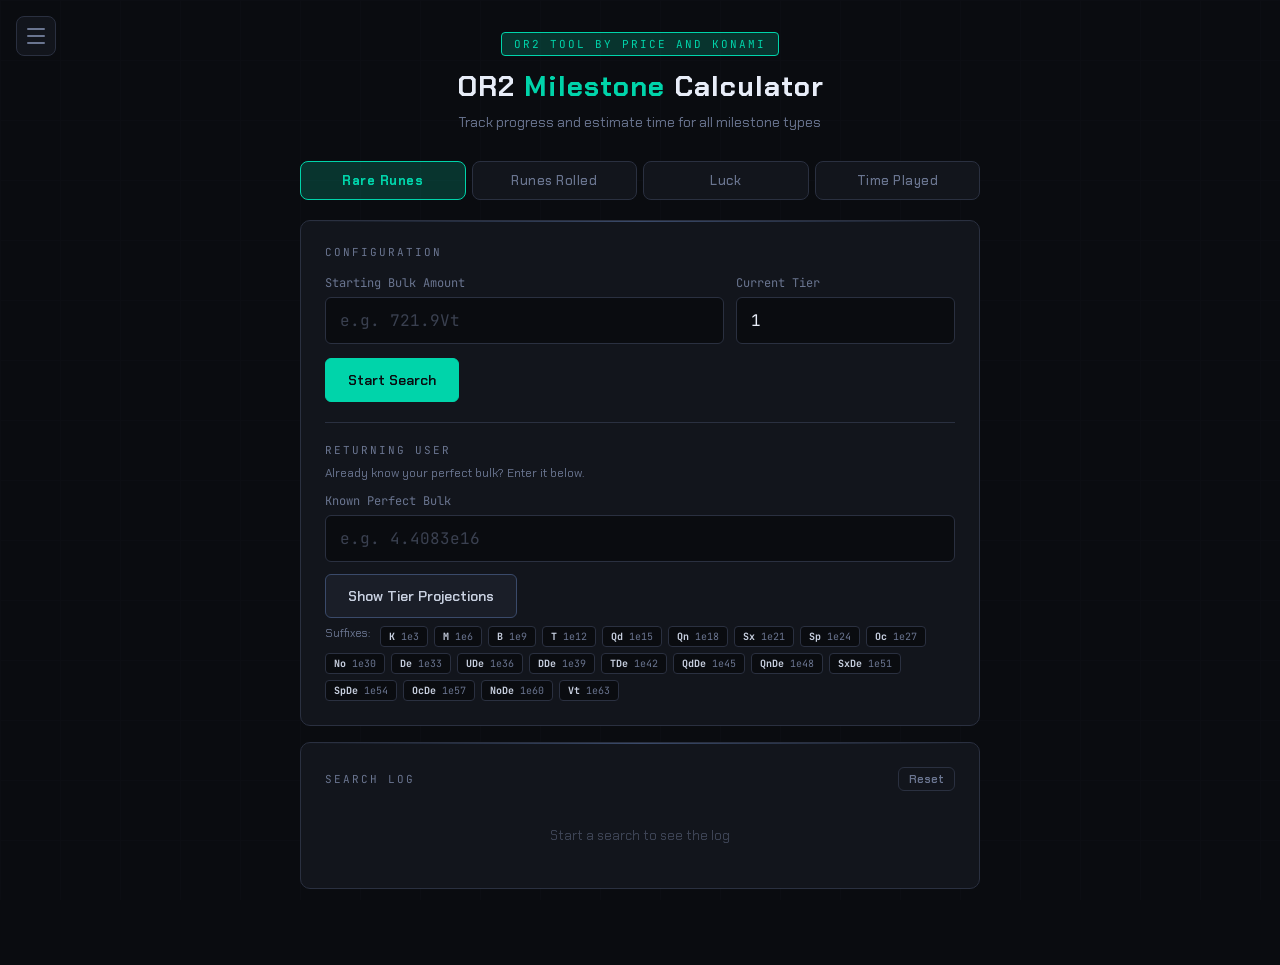
==== MilestoneCalculator/index.html @ 6d50de78 "Update and rename index.html to index.html" ====
<!DOCTYPE html>
<html lang="en">
<head>
<meta charset="UTF-8">
<meta name="viewport" content="width=device-width, initial-scale=1.0">
<title>Milestone Calculator</title>
<meta property="og:title" content="OR2 Milestone Calculator">
<meta property="og:description" content="Calculate milestone progress for Rare Runes, Runes Rolled, Luck/Rarity, and Time Played in Omega Rarities 2.">
<meta property="og:type" content="website">
<meta name="theme-color" content="#00d4aa">
<link rel="icon" href="data:image/svg+xml,<svg xmlns='http://www.w3.org/2000/svg' viewBox='0 0 64 64'><circle cx='24' cy='20' r='12' fill='%2300d4aa'/><circle cx='40' cy='20' r='12' fill='%2300d4aa'/><circle cx='18' cy='34' r='12' fill='%2300d4aa'/><circle cx='46' cy='34' r='12' fill='%2300d4aa'/><rect x='30' y='38' width='4' height='18' rx='2' fill='%23008866' transform='rotate(8 32 47)'/></svg>">
<link href="https://fonts.googleapis.com/css2?family=Chakra+Petch:wght@400;600;700&family=JetBrains+Mono:wght@400;500;700&display=swap" rel="stylesheet">
<style>
  :root {
    --bg: #0a0c10;
    --surface: #12151c;
    --surface2: #1a1e28;
    --border: #2a3040;
    --border-glow: #3a4a6a;
    --text: #c8d0e0;
    --text-dim: #6a7590;
    --text-bright: #e8edf8;
    --accent: #00d4aa;
    --accent-dim: #00d4aa33;
    --accent-glow: #00d4aa66;
    --red: #ff4466;
    --red-dim: #ff446633;
    --yellow: #ffaa22;
    --yellow-dim: #ffaa2233;
    --blue: #4488ff;
    --blue-dim: #4488ff22;
  }

  * { margin: 0; padding: 0; box-sizing: border-box; }

  body {
    background: var(--bg);
    color: var(--text);
    font-family: 'Chakra Petch', sans-serif;
    min-height: 100vh;
    overflow-x: hidden;
  }

  body::before {
    content: '';
    position: fixed;
    inset: 0;
    background-image:
      linear-gradient(var(--border) 1px, transparent 1px),
      linear-gradient(90deg, var(--border) 1px, transparent 1px);
    background-size: 60px 60px;
    opacity: 0.08;
    pointer-events: none;
    z-index: 0;
  }

  .app {
    position: relative;
    z-index: 1;
    max-width: 720px;
    margin: 0 auto;
    padding: 32px 20px 60px;
  }

  /* Sidebar */
  .sidebar-overlay {
    position: fixed; inset: 0; background: rgba(0,0,0,0.5);
    z-index: 100; display: none;
  }
  .sidebar-overlay.open { display: block; }

  .sidebar {
    position: fixed; top: 0; left: -260px; bottom: 0;
    width: 250px; background: var(--surface);
    border-right: 1px solid var(--border);
    z-index: 101; transition: left 0.25s ease;
    padding: 72px 16px 24px;
    display: flex; flex-direction: column; gap: 8px;
  }
  .sidebar.open { left: 0; }

  .sidebar-header {
    font-family: 'JetBrains Mono', monospace; font-size: 10px;
    letter-spacing: 2px; text-transform: uppercase;
    color: var(--text-dim); margin-bottom: 12px;
    padding-bottom: 12px; border-bottom: 1px solid var(--border);
  }
  .sidebar-header a { color: var(--text-dim); text-decoration: none; }

  .sidebar-link {
    display: block; padding: 10px 14px; border-radius: 8px;
    background: var(--bg); border: 1px solid var(--border);
    font-family: 'Chakra Petch', sans-serif; font-size: 14px;
    font-weight: 500; color: var(--text-dim);
    text-decoration: none; transition: all 0.15s ease;
  }
  .sidebar-link:hover { border-color: var(--accent); color: var(--accent); }

  .sidebar-active {
    display: block; padding: 10px 14px; border-radius: 8px;
    background: var(--accent-dim);
    border: 1px solid rgba(0, 212, 170, 0.25);
    font-family: 'Chakra Petch', sans-serif; font-size: 14px;
    font-weight: 700; color: var(--accent);
  }

  .menu-btn {
    position: fixed; top: 16px; left: 16px; z-index: 102;
    width: 40px; height: 40px; border-radius: 8px;
    background: var(--surface); border: 1px solid var(--border);
    cursor: pointer; display: flex; flex-direction: column;
    align-items: center; justify-content: center; gap: 5px;
    padding: 0; transition: left 0.25s ease;
  }
  .menu-btn.open { left: 200px; }
  .menu-btn .bar {
    width: 18px; height: 2px; background: var(--text-dim);
    border-radius: 1px; transition: all 0.2s;
  }
  .menu-btn.open .bar:nth-child(1) { transform: rotate(45deg) translate(5px, 5px); }
  .menu-btn.open .bar:nth-child(2) { opacity: 0; }
  .menu-btn.open .bar:nth-child(3) { transform: rotate(-45deg) translate(5px, -5px); }

  /* Header */
  .header { text-align: center; margin-bottom: 28px; }
  .header .tag {
    display: inline-block;
    font-family: 'JetBrains Mono', monospace;
    font-size: 11px; letter-spacing: 2px; text-transform: uppercase;
    color: var(--accent); background: var(--accent-dim);
    border: 1px solid var(--accent); border-radius: 4px; padding: 4px 12px;
  }
  .header h1 { font-size: 28px; font-weight: 700; color: var(--text-bright); letter-spacing: 1px; line-height: 1.2; }
  .header h1 span { color: var(--accent); }
  .header p { margin-top: 8px; font-size: 14px; color: var(--text-dim); line-height: 1.5; }

  /* Panels */
  .panel {
    background: var(--surface);
    border: 1px solid var(--border);
    border-radius: 10px;
    padding: 24px;
    margin-bottom: 16px;
    position: relative;
    overflow: hidden;
  }
  .panel::before {
    content: '';
    position: absolute;
    top: 0; left: 0; right: 0; height: 1px;
    background: linear-gradient(90deg, transparent, var(--border-glow), transparent);
  }
  .panel-title {
    font-family: 'JetBrains Mono', monospace;
    font-size: 11px; letter-spacing: 2px; text-transform: uppercase;
    color: var(--text-dim); margin-bottom: 16px;
  }

  /* Tab bar */
  .tab-bar {
    display: flex; gap: 6px; margin-bottom: 20px;
    flex-wrap: wrap;
  }
  .tab-btn {
    flex: 1; min-width: 120px;
    padding: 10px 14px; border-radius: 8px;
    border: 1px solid var(--border);
    background: var(--surface);
    cursor: pointer;
    font-family: 'Chakra Petch', sans-serif;
    font-size: 13px; font-weight: 500;
    color: var(--text-dim);
    letter-spacing: 0.5px;
    transition: all 0.15s;
    text-align: center;
  }
  .tab-btn:hover { border-color: var(--text-dim); color: var(--text); }
  .tab-btn.active {
    border-color: var(--accent);
    background: var(--accent-dim);
    color: var(--accent);
    font-weight: 700;
  }

  /* Inputs */
  .input-row { display: flex; gap: 12px; align-items: flex-end; flex-wrap: wrap; }
  .input-group { flex: 1; min-width: 140px; }
  .input-group label {
    display: block; font-size: 12px; color: var(--text-dim);
    margin-bottom: 6px; font-family: 'JetBrains Mono', monospace;
  }
  .input-group input, .input-group select {
    width: 100%; background: var(--bg);
    border: 1px solid var(--border); border-radius: 6px;
    padding: 12px 14px;
    font-family: 'JetBrains Mono', monospace; font-size: 16px;
    color: var(--text-bright); outline: none;
    transition: border-color 0.2s;
  }
  .input-group input:focus, .input-group select:focus {
    border-color: var(--accent);
    box-shadow: 0 0 0 3px var(--accent-dim);
  }
  .input-group input::placeholder { color: var(--text-dim); opacity: 0.5; }
  .input-group select option { background: var(--bg); color: var(--text-bright); }

  /* Buttons */
  .btn {
    font-family: 'Chakra Petch', sans-serif; font-weight: 600; font-size: 14px;
    padding: 12px 22px; border-radius: 6px;
    border: 1px solid; cursor: pointer; transition: all 0.15s; white-space: nowrap;
  }
  .btn:active { transform: scale(0.97); }
  .btn-primary {
    background: var(--accent); border-color: var(--accent); color: var(--bg);
  }
  .btn-primary:hover { box-shadow: 0 0 16px var(--accent-glow); }

  /* Tier table */
  .tier-table { display: flex; flex-direction: column; gap: 2px; }
  .tier-row {
    display: flex; align-items: center; gap: 8px;
    padding: 9px 12px; background: var(--bg);
    border-radius: 6px;
    font-family: 'JetBrains Mono', monospace; font-size: 13px;
  }
  .tier-row.header-row {
    background: transparent; padding: 4px 12px;
    font-size: 10px; color: var(--text-dim);
    letter-spacing: 1px; text-transform: uppercase;
  }
  .tier-row.current {
    background: var(--accent-dim); border: 1px solid var(--accent);
  }
  .tier-row.completed {
    opacity: 0.4;
  }
  .tier-col { min-width: 50px; }
  .tier-col.tier-num { color: var(--text-dim); font-size: 12px; }
  .tier-col.tier-num strong { color: var(--text-bright); }
  .tier-row.current .tier-num { color: var(--accent); }
  .tier-row.current .tier-num strong { color: var(--accent); }
  .tier-col.tier-req { flex: 1; color: var(--accent); font-weight: 500; }
  .tier-col.tier-boost { min-width: 80px; text-align: right; color: var(--text-dim); font-size: 11px; }
  .tier-col.tier-time { min-width: 80px; text-align: right; color: var(--text-bright); font-size: 12px; font-weight: 600; }
  .tier-col.tier-time.done { color: var(--accent); }
  .tier-col.tier-rps { min-width: 80px; text-align: right; color: var(--blue); font-size: 11px; }

  /* Suffix reference */
  .suffix-ref {
    margin-top: 8px; display: flex; flex-wrap: wrap; gap: 6px;
  }
  .suffix-chip {
    font-family: 'JetBrains Mono', monospace; font-size: 10px;
    background: var(--bg); border: 1px solid var(--border);
    border-radius: 4px; padding: 3px 8px; color: var(--text-dim);
  }
  .suffix-chip strong { color: var(--text); }

  /* Summary banner */
  .summary-banner {
    text-align: center; padding: 20px;
    background: linear-gradient(135deg, #00d4aa11, #00d4aa22);
    border: 1px solid var(--accent); border-radius: 10px;
    margin-bottom: 16px;
  }
  .summary-banner .label {
    font-size: 10px; font-family: 'JetBrains Mono', monospace;
    color: var(--text-dim); letter-spacing: 1px; text-transform: uppercase;
    margin-bottom: 4px;
  }
  .summary-banner .value {
    font-family: 'JetBrains Mono', monospace;
    font-size: 28px; font-weight: 700; color: var(--text-bright);
  }
  .summary-banner .sub {
    font-family: 'JetBrains Mono', monospace;
    font-size: 12px; color: var(--text-dim); margin-top: 4px;
  }

  .hidden { display: none !important; }

  /* Binary search specific */
  .search-state {
    display: flex; align-items: center; gap: 16px;
    padding: 16px 20px; background: var(--surface2);
    border-radius: 8px; margin-bottom: 20px;
  }
  .current-test { flex: 1; }
  .current-test .label {
    font-size: 11px; font-family: 'JetBrains Mono', monospace;
    color: var(--text-dim); letter-spacing: 1px; text-transform: uppercase;
  }
  .current-test .value {
    font-family: 'JetBrains Mono', monospace;
    font-size: 26px; font-weight: 700; color: var(--accent); margin-top: 2px;
  }
  .current-test .raw {
    font-family: 'JetBrains Mono', monospace;
    font-size: 11px; color: var(--text-dim); margin-top: 2px;
  }
  .step-badge {
    font-family: 'JetBrains Mono', monospace; font-size: 12px;
    color: var(--text-dim); background: var(--bg);
    border: 1px solid var(--border); border-radius: 6px;
    padding: 6px 12px; text-align: center; line-height: 1.4;
  }
  .step-badge strong { display: block; font-size: 20px; color: var(--text-bright); }

  .range-bar { margin-bottom: 20px; }
  .range-labels {
    display: flex; justify-content: space-between;
    font-family: 'JetBrains Mono', monospace; font-size: 11px;
    color: var(--text-dim); margin-bottom: 6px;
  }
  .range-track {
    position: relative; height: 8px;
    background: var(--bg); border-radius: 4px; overflow: hidden;
  }
  .range-fill {
    position: absolute; height: 100%;
    background: linear-gradient(90deg, var(--red), var(--yellow), var(--accent));
    border-radius: 4px; transition: left 0.3s, width 0.3s;
  }
  .range-marker {
    position: absolute; top: -4px; width: 3px; height: 16px;
    background: var(--text-bright); border-radius: 2px;
    transform: translateX(-50%); transition: left 0.3s;
    box-shadow: 0 0 8px rgba(255,255,255,0.3);
  }

  .decision-row { display: flex; gap: 12px; }
  .btn-too-low { flex: 1; background: var(--red-dim); border-color: var(--red); color: var(--red); font-size: 15px; padding: 14px; }
  .btn-too-low:hover { background: #ff446644; }
  .btn-perfect { flex: 1; background: var(--accent-dim); border-color: var(--accent); color: var(--accent); font-size: 15px; padding: 14px; }
  .btn-perfect:hover { background: #00d4aa44; }
  .btn-too-high { flex: 1; background: var(--yellow-dim); border-color: var(--yellow); color: var(--yellow); font-size: 15px; padding: 14px; }
  .btn-too-high:hover { background: #ffaa2244; }

  .btn-copy {
    font-family: 'JetBrains Mono', monospace; font-size: 11px;
    padding: 5px 10px; border-radius: 5px;
    border: 1px solid var(--border); background: var(--bg);
    color: var(--text-dim); cursor: pointer; transition: all 0.15s;
  }
  .btn-copy:hover { border-color: var(--accent); color: var(--accent); }
  .btn-copy.copied { border-color: var(--accent); color: var(--accent); background: var(--accent-dim); }

  .log { max-height: 300px; overflow-y: auto; scrollbar-width: thin; scrollbar-color: var(--border) transparent; }
  .log-entry {
    display: flex; align-items: center; gap: 12px;
    padding: 10px 0; border-bottom: 1px solid var(--border);
    font-family: 'JetBrains Mono', monospace; font-size: 13px;
    animation: fadeIn 0.2s ease;
  }
  .log-entry:last-child { border-bottom: none; }
  @keyframes fadeIn { from { opacity: 0; transform: translateY(-4px); } to { opacity: 1; transform: translateY(0); } }
  .log-step { color: var(--text-dim); min-width: 24px; text-align: center; }
  .log-value { flex: 1; color: var(--text-bright); }
  .log-result { font-size: 11px; letter-spacing: 1px; text-transform: uppercase; padding: 3px 8px; border-radius: 4px; font-weight: 600; }
  .log-result.low { color: var(--red); background: var(--red-dim); }
  .log-result.high { color: var(--yellow); background: var(--yellow-dim); }
  .log-result.found { color: var(--accent); background: var(--accent-dim); }
  .empty-log { text-align: center; color: var(--text-dim); font-size: 13px; padding: 20px; opacity: 0.5; }

  .btn-undo {
    font-family: 'JetBrains Mono', monospace; font-size: 11px;
    padding: 6px 14px; border-radius: 5px;
    border: 1px solid var(--border); background: var(--bg);
    color: var(--text-dim); cursor: pointer; transition: all 0.15s;
  }
  .btn-undo:hover { border-color: var(--red); color: var(--red); }

  .btn-reset {
    background: transparent; border-color: var(--border); color: var(--text-dim);
    font-family: 'Chakra Petch', sans-serif; font-weight: 600; font-size: 11px;
    padding: 4px 10px; border-radius: 6px; border: 1px solid var(--border); cursor: pointer;
  }
  .btn-reset:hover { border-color: var(--text-dim); color: var(--text); }

  @media (max-width: 500px) {
    .decision-row { flex-direction: column; }
    .input-row { flex-direction: column; }
    .tab-bar { gap: 4px; }
    .tab-btn { min-width: 0; padding: 8px 10px; font-size: 12px; }
  }
</style>
</head>
<body>

<!-- Sidebar -->
<div class="sidebar-overlay" id="sidebarOverlay" onclick="toggleSidebar()"></div>
<div class="sidebar" id="sidebar">
  <div class="sidebar-header"><a href="https://pric3l3ss1.github.io/OmegaRarities2/">OR2 TOOLS</a></div>
  <a href="https://pric3l3ss1.github.io/OmegaRarities2/RuneCalculator/" class="sidebar-link">Rune Calculator</a>
  <div class="sidebar-active">Milestone Calculator</div>
</div>
<button class="menu-btn" id="menuBtn" onclick="toggleSidebar()">
  <div class="bar"></div><div class="bar"></div><div class="bar"></div>
</button>

<div class="app">
  <div class="header">
    <div style="margin-bottom:14px;"><div class="tag">OR2 TOOL BY PRICE AND KONAMI</div></div>
    <h1>OR2 <span>Milestone</span> Calculator</h1>
    <p>Track progress and estimate time for all milestone types</p>
  </div>

  <!-- Tab bar -->
  <div class="tab-bar">
    <button class="tab-btn active" onclick="switchTab('rareRunes')">Rare Runes</button>
    <button class="tab-btn" onclick="switchTab('runesRolled')">Runes Rolled</button>
    <button class="tab-btn" onclick="switchTab('luck')">Luck</button>
    <button class="tab-btn" onclick="switchTab('time')">Time Played</button>
  </div>

  <!-- ============================================================ -->
  <!-- RARE RUNES TAB -->
  <!-- ============================================================ -->
  <div id="tab-rareRunes">
    <div class="panel">
      <div class="panel-title">Configuration</div>
      <div class="input-row">
        <div class="input-group">
          <label>Starting Bulk Amount</label>
          <input type="text" id="rr-startInput" placeholder="e.g. 721.9Vt" autocomplete="off">
        </div>
        <div class="input-group" style="flex:0.55">
          <label>Current Tier</label>
          <input type="text" id="rr-tierInput" value="1" autocomplete="off">
        </div>
      </div>
      <div style="margin-top:14px;display:flex;gap:10px;">
        <button class="btn btn-primary" onclick="rrStartSearch()">Start Search</button>
      </div>
      <div style="height:1px;background:var(--border);margin:20px 0;"></div>
      <div class="panel-title" style="margin-bottom:8px;">Returning User</div>
      <div style="font-size:12px;color:var(--text-dim);margin-bottom:12px;">Already know your perfect bulk? Enter it below.</div>
      <div class="input-row">
        <div class="input-group">
          <label>Known Perfect Bulk</label>
          <input type="text" id="rr-knownBulk" placeholder="e.g. 4.4083e16" autocomplete="off">
        </div>
      </div>
      <div style="margin-top:12px;">
        <button class="btn btn-primary" style="background:var(--surface2);border-color:var(--border-glow);color:var(--text);" onclick="rrShowProjections()">Show Tier Projections</button>
      </div>
      <div class="suffix-ref">
        <span style="font-size:11px;color:var(--text-dim);margin-right:4px;">Suffixes:</span>
        <span class="suffix-chip"><strong>K</strong> 1e3</span>
        <span class="suffix-chip"><strong>M</strong> 1e6</span>
        <span class="suffix-chip"><strong>B</strong> 1e9</span>
        <span class="suffix-chip"><strong>T</strong> 1e12</span>
        <span class="suffix-chip"><strong>Qd</strong> 1e15</span>
        <span class="suffix-chip"><strong>Qn</strong> 1e18</span>
        <span class="suffix-chip"><strong>Sx</strong> 1e21</span>
        <span class="suffix-chip"><strong>Sp</strong> 1e24</span>
        <span class="suffix-chip"><strong>Oc</strong> 1e27</span>
        <span class="suffix-chip"><strong>No</strong> 1e30</span>
        <span class="suffix-chip"><strong>De</strong> 1e33</span>
        <span class="suffix-chip"><strong>UDe</strong> 1e36</span>
        <span class="suffix-chip"><strong>DDe</strong> 1e39</span>
        <span class="suffix-chip"><strong>TDe</strong> 1e42</span>
        <span class="suffix-chip"><strong>QdDe</strong> 1e45</span>
        <span class="suffix-chip"><strong>QnDe</strong> 1e48</span>
        <span class="suffix-chip"><strong>SxDe</strong> 1e51</span>
        <span class="suffix-chip"><strong>SpDe</strong> 1e54</span>
        <span class="suffix-chip"><strong>OcDe</strong> 1e57</span>
        <span class="suffix-chip"><strong>NoDe</strong> 1e60</span>
        <span class="suffix-chip"><strong>Vt</strong> 1e63</span>
      </div>
    </div>

    <!-- Search panel -->
    <div class="panel hidden" id="rr-searchPanel">
      <div class="panel-title">Active Search</div>
      <div class="search-state">
        <div class="current-test">
          <div class="label">Test This Bulk — <span id="rr-searchMode" style="color:var(--accent);opacity:0.7">LOG PHASE</span></div>
          <div style="display:flex;align-items:center;gap:10px;">
            <div class="value" id="rr-currentValue">—</div>
            <button class="btn-copy" onclick="rrCopyBulk()" id="rr-copyBtn">Copy</button>
          </div>
          <div class="raw" id="rr-currentRaw">—</div>
        </div>
        <div class="step-badge"><span>Step</span><strong id="rr-stepNum">1</strong></div>
      </div>
      <div class="range-bar">
        <div class="range-labels"><span id="rr-rangeLow">0</span><span id="rr-rangeHigh">—</span></div>
        <div class="range-track">
          <div class="range-fill" id="rr-rangeFill"></div>
          <div class="range-marker" id="rr-rangeMarker"></div>
        </div>
      </div>
      <div class="decision-row">
        <button class="btn btn-too-low" onclick="rrDecide('low')">Too Low<br><span style="font-size:11px;opacity:0.7">No rune after 1min</span></button>
        <button class="btn btn-perfect" onclick="rrDecide('found')">Perfect<br><span style="font-size:11px;opacity:0.7">Counts toward milestone</span></button>
        <button class="btn btn-too-high" onclick="rrDecide('high')">Too High<br><span style="font-size:11px;opacity:0.7">Doesn't count</span></button>
      </div>
      <div style="margin-top:10px;text-align:center;">
        <button class="btn-undo hidden" id="rr-undoBtn" onclick="rrUndo()">Undo Last Step</button>
      </div>
    </div>

    <!-- Projections -->
    <div class="panel hidden" id="rr-projectionsPanel">
      <div class="panel-title">Projected Bulk Per Tier</div>
      <div style="font-size:12px;color:var(--text-dim);margin-bottom:14px;">Each tier multiplies rune speed by 1.13x, so bulk decreases to maintain the same rate.</div>
      <div class="tier-table" id="rr-projectionsTable"></div>
    </div>

    <!-- Log -->
    <div class="panel" id="rr-logPanel">
      <div class="panel-title" style="display:flex;justify-content:space-between;align-items:center;">
        <span>Search Log</span>
        <button class="btn-reset" onclick="rrReset()">Reset</button>
      </div>
      <div class="log" id="rr-logList">
        <div class="empty-log">Start a search to see the log</div>
      </div>
    </div>
  </div>

  <!-- ============================================================ -->
  <!-- RUNES ROLLED TAB -->
  <!-- ============================================================ -->
  <div id="tab-runesRolled" class="hidden">
    <div class="panel">
      <div class="panel-title">Configuration</div>
      <div class="input-row">
        <div class="input-group">
          <label>Current Runes Rolled</label>
          <input type="text" id="rolled-current" placeholder="e.g. 6.4e96" autocomplete="off" oninput="rolledCalc()">
        </div>
        <div class="input-group">
          <label>Runes Per Second (RPS)</label>
          <input type="text" id="rolled-rps" placeholder="e.g. 2.8B" autocomplete="off" oninput="rolledCalc()">
        </div>
      </div>
    </div>
    <div id="rolled-results">
      <div class="summary-banner" id="rolled-summary"></div>
      <div class="panel">
        <div class="panel-title">Tier Breakdown</div>
        <div class="tier-table" id="rolled-table"></div>
      </div>
    </div>
  </div>

  <!-- ============================================================ -->
  <!-- LUCK TAB -->
  <!-- ============================================================ -->
  <div id="tab-luck" class="hidden">
    <div class="panel">
      <div class="panel-title">Configuration</div>
      <div class="input-row">
        <div class="input-group">
          <label>Current Rarity</label>
          <input type="text" id="luck-rarity" placeholder="e.g. 739" autocomplete="off" oninput="luckCalc()">
        </div>
      </div>
    </div>
    <div id="luck-results">
      <div class="summary-banner" id="luck-summary"></div>
      <div class="panel">
        <div class="panel-title">Tier Breakdown</div>
        <div style="font-size:12px;color:var(--text-dim);margin-bottom:14px;">Each tier requires a specific rarity level. Boost: 3^(tier-1) Luck multiplier.</div>
        <div class="tier-table" id="luck-table"></div>
      </div>
    </div>
  </div>

  <!-- ============================================================ -->
  <!-- TIME PLAYED TAB -->
  <!-- ============================================================ -->
  <div id="tab-time" class="hidden">
    <div class="panel">
      <div class="panel-title">Configuration</div>
      <div class="input-row">
        <div class="input-group">
          <label>Time Played (e.g. 10d8h43m8s, or 857342)</label>
          <input type="text" id="time-current" placeholder="e.g. 10d8h43m or 857342" autocomplete="off" oninput="timeCalc()">
        </div>
      </div>
    </div>
    <div id="time-results">
      <div class="summary-banner" id="time-summary"></div>
      <div class="panel">
        <div class="panel-title">Tier Breakdown</div>
        <div style="font-size:12px;color:var(--text-dim);margin-bottom:14px;">Each tier grants +1 Walkspeed. Fixed time thresholds.</div>
        <div class="tier-table" id="time-table"></div>
      </div>
    </div>
  </div>

</div>

<script>
// ============================================================
// SHARED UTILS
// ============================================================
const SUFFIXES = [
  ['NoTg', 1e120], ['OcTg', 1e117], ['SpTg', 1e114], ['SxTg', 1e111],
  ['QnTg', 1e108], ['QaTg', 1e105], ['TTg', 1e102], ['DTg', 1e99],
  ['UTg', 1e96], ['Tg', 1e93],
  ['NoVt', 1e90], ['OcVt', 1e87], ['SpVt', 1e84], ['SxVt', 1e81],
  ['QnVt', 1e78], ['QaVt', 1e75],
  ['TVt', 1e72], ['DVt', 1e69], ['UVt', 1e66], ['Vt', 1e63],
  ['NoDe', 1e60], ['OcDe', 1e57], ['SpDe', 1e54], ['SxDe', 1e51],
  ['QnDe', 1e48], ['QdDe', 1e45], ['TDe', 1e42], ['DDe', 1e39],
  ['UDe', 1e36], ['De', 1e33], ['No', 1e30], ['Oc', 1e27],
  ['Sp', 1e24], ['Sx', 1e21], ['Qn', 1e18], ['Qd', 1e15],
  ['T', 1e12], ['B', 1e9], ['M', 1e6], ['K', 1e3],
];

function parseShort(str) {
  str = (str || '').trim();
  if (!str) return NaN;
  if (/^[\d.]+e[+\-]?\d+$/i.test(str)) return parseFloat(str);
  for (const [suf, mul] of SUFFIXES) {
    const re = new RegExp('^([\\d.]+)\\s*' + suf + '$', 'i');
    const m = str.match(re);
    if (m) return parseFloat(m[1]) * mul;
  }
  return parseFloat(str);
}

function toShort(n) {
  if (n === 0) return '0';
  if (n < 0) return '-' + toShort(-n);
  for (const [suf, mul] of SUFFIXES) {
    if (n >= mul) return (n / mul).toFixed(2).replace(/\.?0+$/, '') + suf;
  }
  if (n >= 1) return n.toFixed(2).replace(/\.?0+$/, '');
  return n.toExponential(2);
}

function toSci(n) {
  if (n === 0) return '0';
  return n.toExponential(4);
}

function formatDuration(seconds) {
  if (!isFinite(seconds) || seconds <= 0) return '—';
  const d = Math.floor(seconds / 86400);
  const h = Math.floor((seconds % 86400) / 3600);
  const m = Math.floor((seconds % 3600) / 60);
  const s = Math.floor(seconds % 60);
  if (d > 365) return Math.floor(d / 365) + 'y ' + (d % 365) + 'd';
  if (d > 0) return d + 'd ' + h + 'h';
  if (h > 0) return h + 'h ' + m + 'm';
  if (m > 0) return m + 'm ' + s + 's';
  return s + 's';
}

function toggleSidebar() {
  document.getElementById('sidebar').classList.toggle('open');
  document.getElementById('sidebarOverlay').classList.toggle('open');
  document.getElementById('menuBtn').classList.toggle('open');
}

function switchTab(tabId) {
  document.querySelectorAll('[id^="tab-"]').forEach(el => el.classList.add('hidden'));
  document.querySelectorAll('.tab-btn').forEach(el => el.classList.remove('active'));
  document.getElementById('tab-' + tabId).classList.remove('hidden');
  event.target.classList.add('active');
}

// ============================================================
// RARE RUNES — Binary search bulk finder
// ============================================================
let rr = { lo: 0, hi: 0, mid: 0, step: 1, log: [], phase: 'log', logLo: 0, logHi: 0, history: [], lastPerfect: null };

function rrComputeMid() {
  if (rr.phase === 'log') return Math.pow(10, (rr.logLo + rr.logHi) / 2);
  return (rr.lo + rr.hi) / 2;
}

function rrStartSearch() {
  const startVal = parseShort(document.getElementById('rr-startInput').value);
  if (isNaN(startVal) || startVal <= 0) return;
  rr = { lo: 1, hi: startVal, mid: 0, step: 1, log: [], phase: 'log', logLo: 0, logHi: Math.log10(startVal), history: [], lastPerfect: null };
  rr.mid = rrComputeMid();
  document.getElementById('rr-searchPanel').classList.remove('hidden');
  document.getElementById('rr-projectionsPanel').classList.add('hidden');
  document.getElementById('rr-logList').innerHTML = '';
  rrUpdateUI();
}

function rrDecide(result) {
  rr.history.push({ ...rr, log: [...rr.log], history: null });
  rr.log.push({ step: rr.step, value: rr.mid, short: toShort(rr.mid), sci: toSci(rr.mid), result, phase: rr.phase });
  rrAddLogEntry(rr.log[rr.log.length - 1]);

  if (result === 'found') {
    rr.lastPerfect = rr.mid;
    rrShowFound(rr.mid);
    return;
  }

  if (rr.phase === 'log') {
    const midExp = (rr.logLo + rr.logHi) / 2;
    if (result === 'low') { rr.logLo = midExp; rr.lo = Math.pow(10, rr.logLo); }
    else { rr.logHi = midExp; rr.hi = Math.pow(10, rr.logHi); }
    if (Math.log10(Math.pow(10, rr.logHi)) - Math.log10(Math.pow(10, rr.logLo)) <= 1) {
      rr.phase = 'linear'; rr.lo = Math.pow(10, rr.logLo); rr.hi = Math.pow(10, rr.logHi);
    }
  } else {
    if (result === 'low') rr.lo = rr.mid; else rr.hi = rr.mid;
  }

  rr.step++;
  rr.mid = rrComputeMid();
  rrUpdateUI();
  document.getElementById('rr-undoBtn').classList.remove('hidden');
}

function rrUndo() {
  if (rr.history.length === 0) return;
  const prev = rr.history.pop();
  Object.assign(rr, prev);
  rr.history = rr.history || [];
  const logList = document.getElementById('rr-logList');
  if (logList.firstChild) logList.removeChild(logList.firstChild);
  rrUpdateUI();
  if (rr.history.length === 0) document.getElementById('rr-undoBtn').classList.add('hidden');
}

function rrCopyBulk() {
  navigator.clipboard.writeText(document.getElementById('rr-currentValue').textContent).then(() => {
    const btn = document.getElementById('rr-copyBtn');
    btn.textContent = 'Copied'; btn.classList.add('copied');
    setTimeout(() => { btn.textContent = 'Copy'; btn.classList.remove('copied'); }, 1200);
  });
}

function rrUpdateUI() {
  document.getElementById('rr-currentValue').textContent = toSci(rr.mid);
  document.getElementById('rr-currentRaw').textContent = toShort(rr.mid);
  document.getElementById('rr-stepNum').textContent = rr.step;
  const mode = document.getElementById('rr-searchMode');
  mode.textContent = rr.phase === 'log' ? 'LOG PHASE' : 'LINEAR PHASE';
  mode.style.color = rr.phase === 'log' ? 'var(--accent)' : 'var(--yellow)';
  document.getElementById('rr-rangeLow').textContent = rr.lo <= 1 ? '1' : toShort(rr.lo);
  document.getElementById('rr-rangeHigh').textContent = toShort(rr.hi);

  const origHi = parseShort(document.getElementById('rr-startInput').value) || rr.hi;
  const total = Math.log10(origHi);
  if (total > 0) {
    const loP = (Math.log10(Math.max(rr.lo, 1)) / total) * 100;
    const hiP = (Math.log10(rr.hi) / total) * 100;
    const midP = (Math.log10(rr.mid) / total) * 100;
    document.getElementById('rr-rangeFill').style.left = loP + '%';
    document.getElementById('rr-rangeFill').style.width = Math.max(hiP - loP, 0.5) + '%';
    document.getElementById('rr-rangeMarker').style.left = midP + '%';
  }
}

function rrAddLogEntry(entry) {
  const logList = document.getElementById('rr-logList');
  const empty = logList.querySelector('.empty-log'); if (empty) empty.remove();
  const div = document.createElement('div'); div.className = 'log-entry';
  const cls = entry.result === 'low' ? 'low' : entry.result === 'high' ? 'high' : 'found';
  const lbl = entry.result === 'low' ? 'Too Low' : entry.result === 'high' ? 'Too High' : 'Perfect';
  div.innerHTML = `<span class="log-step">#${entry.step}</span><span class="log-value">${entry.sci} <span style="color:var(--text-dim);font-size:11px;">(${entry.short})</span></span><span class="log-result ${cls}">${lbl}</span>`;
  logList.prepend(div);
}

function rrShowFound(val) {
  rr.lastPerfect = val;
  document.getElementById('rr-searchPanel').classList.add('hidden');
  const tier = parseInt(document.getElementById('rr-tierInput').value) || 1;
  rrBuildProjections(val, tier);
}

function rrShowProjections() {
  const val = parseShort(document.getElementById('rr-knownBulk').value);
  const tier = parseInt(document.getElementById('rr-tierInput').value) || 1;
  if (isNaN(val) || val <= 0) return;
  rr.lastPerfect = val;
  document.getElementById('rr-searchPanel').classList.add('hidden');
  rrBuildProjections(val, tier);
}

function rrBuildProjections(perfectBulk, currentTier) {
  const panel = document.getElementById('rr-projectionsPanel');
  const table = document.getElementById('rr-projectionsTable');
  panel.classList.remove('hidden');
  table.innerHTML = '';

  const currentMulti = Math.pow(1.13, currentTier - 1);
  const header = document.createElement('div');
  header.className = 'tier-row header-row';
  header.innerHTML = '<span class="tier-col tier-num">Tier</span><span class="tier-col tier-req">Bulk</span><span class="tier-col tier-boost">Runes Req</span><span class="tier-col tier-time">Speed</span>';
  table.appendChild(header);

  for (let t = currentTier; t <= Math.min(currentTier + 8, 30); t++) {
    const multi = Math.pow(1.13, t - 1);
    const bulk = perfectBulk * currentMulti / multi;
    const req = Math.round(2 * Math.pow(1.5, t - 1));
    const row = document.createElement('div');
    row.className = 'tier-row' + (t === currentTier ? ' current' : '');
    row.innerHTML = `<span class="tier-col tier-num"><strong>T${t}</strong></span><span class="tier-col tier-req">${toSci(bulk)}</span><span class="tier-col tier-boost">${req.toLocaleString()}</span><span class="tier-col tier-time">x${multi.toFixed(2)}</span>`;
    table.appendChild(row);
  }
}

function rrReset() {
  document.getElementById('rr-searchPanel').classList.add('hidden');
  document.getElementById('rr-projectionsPanel').classList.add('hidden');
  document.getElementById('rr-logList').innerHTML = '<div class="empty-log">Start a search to see the log</div>';
  rr = { lo: 0, hi: 0, mid: 0, step: 1, log: [], phase: 'log', logLo: 0, logHi: 0, history: [], lastPerfect: null };
}

// ============================================================
// RUNES ROLLED
// ============================================================
function rolledReq(tier) { return 100 * Math.pow(1.4, tier - 1); }
function rolledBoost(tier) { return Math.pow(1.1, tier - 1); }

function rolledCalc() {
  const currentRolled = parseShort(document.getElementById('rolled-current').value) || 0;
  const rps = parseShort(document.getElementById('rolled-rps').value) || 0;

  const table = document.getElementById('rolled-table');
  const summary = document.getElementById('rolled-summary');
  table.innerHTML = '';

  // Find actual current tier based on runes rolled
  let actualTier = 1;
  for (let t = 1; t <= 1000; t++) {
    if (currentRolled >= rolledReq(t)) actualTier = t + 1;
    else break;
  }

  // Factor out current tier's boost to get base RPS
  const currentBoost = rolledBoost(actualTier);
  const baseRPS = rps > 0 ? rps / currentBoost : 0;

  // Time to next tier uses current RPS (no tier-up yet)
  const nextReq = rolledReq(actualTier);
  const remaining = Math.max(0, nextReq - currentRolled);
  const timeToNext = rps > 0 ? remaining / rps : Infinity;

  if (currentRolled > 0) {
    summary.innerHTML = `
      <div class="label">Current Tier</div>
      <div class="value">${actualTier}</div>
      <div class="sub">Boost: x${toShort(currentBoost)} Rune Bulk${rps > 0 ? ' · Next tier in ' + formatDuration(timeToNext) : ''}</div>
    `;
    summary.style.display = '';
  } else {
    summary.style.display = 'none';
  }

  const header = document.createElement('div');
  header.className = 'tier-row header-row';
  header.innerHTML = '<span class="tier-col tier-num">Tier</span><span class="tier-col tier-req">Runes Required</span><span class="tier-col tier-boost">Boost</span>' + (baseRPS > 0 ? '<span class="tier-col tier-rps">RPS After</span>' : '') + '<span class="tier-col tier-time">Time</span>';
  table.appendChild(header);

  const startTier = currentRolled > 0 ? Math.max(1, actualTier - 2) : 1;
  const endTier = currentRolled > 0 ? Math.min(actualTier + 15, 1000) : 20;

  // Calculate cumulative time accounting for RPS increasing at each tier
  // For tiers already completed, show "Done"
  // For current tier, use current RPS for remaining runes
  // For future tiers, RPS = baseRPS * 1.1^(tier-1) and runes needed = rolledReq(tier)
  let cumulativeTime = 0;

  // Time to finish current tier
  if (rps > 0 && currentRolled > 0 && currentRolled < nextReq) {
    cumulativeTime = remaining / rps;
  }

  // Precompute cumulative times for future tiers
  const tierTimes = {};
  tierTimes[actualTier] = cumulativeTime;

  for (let t = actualTier + 1; t <= endTier; t++) {
    const rpsAtTier = baseRPS * rolledBoost(t);
    const runesForTier = rolledReq(t);
    // After reaching tier t, we need rolledReq(t) total runes to reach tier t+1
    // But we already have rolledReq(t-1) worth from previous tier
    // Actually, requirement is cumulative — rolledReq(t) is the threshold to reach tier t+1
    // Runes needed between tier t and t+1 = rolledReq(t) - rolledReq(t-1)
    // But the RPS during this phase is baseRPS * boost(t) since we're at tier t
    const runesBetween = rolledReq(t) - rolledReq(t - 1);
    const timeForSegment = rpsAtTier > 0 ? runesBetween / rpsAtTier : Infinity;
    cumulativeTime += timeForSegment;
    tierTimes[t] = cumulativeTime;
  }

  for (let t = startTier; t <= endTier; t++) {
    const req = rolledReq(t);
    const boost = rolledBoost(t);
    const completed = currentRolled >= req;

    let timeDisplay;
    if (completed) {
      timeDisplay = 'Done';
    } else if (rps > 0 && tierTimes[t] !== undefined) {
      timeDisplay = formatDuration(tierTimes[t]);
    } else if (rps > 0) {
      // For tiers before actualTier that aren't completed (shouldn't happen)
      timeDisplay = '—';
    } else {
      timeDisplay = toShort(req);
    }

    const rpsAtThisTier = baseRPS * boost;
    const rpsDisplay = baseRPS > 0 ? `<span class="tier-col tier-rps">${toShort(rpsAtThisTier)}/s</span>` : '';

    const row = document.createElement('div');
    row.className = 'tier-row' + (t === actualTier && currentRolled > 0 ? ' current' : '') + (completed ? ' completed' : '');
    row.innerHTML = `
      <span class="tier-col tier-num"><strong>T${t}</strong></span>
      <span class="tier-col tier-req">${toShort(req)}</span>
      <span class="tier-col tier-boost">x${toShort(boost)}</span>
      ${rpsDisplay}
      <span class="tier-col tier-time ${completed ? 'done' : ''}">${timeDisplay}</span>
    `;
    table.appendChild(row);
  }
}

// ============================================================
// LUCK (RARITY)
// ============================================================
function luckReq(tier) { return tier * 5; }
function luckBoost(tier) { return Math.pow(3, tier - 1); }

function luckCalc() {
  const currentRarity = parseInt(document.getElementById('luck-rarity').value) || 0;

  const table = document.getElementById('luck-table');
  const summary = document.getElementById('luck-summary');
  table.innerHTML = '';

  // Derive tier from rarity: requirement is tier * 5, so tier = floor(rarity / 5)
  let actualTier = Math.min(Math.floor(currentRarity / 5) + 1, 101);
  if (currentRarity <= 0) actualTier = 1;

  const nextReq = actualTier <= 100 ? luckReq(actualTier) : null;
  const remaining = nextReq ? Math.max(0, nextReq - currentRarity) : 0;

  if (currentRarity > 0) {
    summary.innerHTML = `
      <div class="label">Current Tier</div>
      <div class="value">${Math.min(actualTier, 100)}</div>
      <div class="sub">Boost: x${toShort(luckBoost(Math.min(actualTier, 100)))} Luck · ${actualTier > 100 ? 'All tiers complete!' : 'Need rarity ' + nextReq + ' for next tier (' + remaining + ' more)'}</div>
    `;
    summary.style.display = '';
  } else {
    summary.style.display = 'none';
  }

  const header = document.createElement('div');
  header.className = 'tier-row header-row';
  header.innerHTML = '<span class="tier-col tier-num">Tier</span><span class="tier-col tier-req">Rarity Required</span><span class="tier-col tier-boost">Luck Boost</span><span class="tier-col tier-time">Status</span>';
  table.appendChild(header);

  const startTier = currentRarity > 0 ? Math.max(1, actualTier - 3) : 1;
  const endTier = currentRarity > 0 ? Math.min(actualTier + 15, 100) : 20;

  for (let t = startTier; t <= endTier; t++) {
    const req = luckReq(t);
    const boost = luckBoost(t);
    const completed = currentRarity >= req;

    const row = document.createElement('div');
    row.className = 'tier-row' + (t === actualTier && currentRarity > 0 ? ' current' : '') + (completed ? ' completed' : '');
    row.innerHTML = `
      <span class="tier-col tier-num"><strong>T${t}</strong></span>
      <span class="tier-col tier-req">Rarity ${req}</span>
      <span class="tier-col tier-boost">x${toShort(boost)}</span>
      <span class="tier-col tier-time ${completed ? 'done' : ''}">${completed ? 'Done' : currentRarity > 0 ? 'Need ' + (req - currentRarity) + ' more' : 'Rarity ' + req}</span>
    `;
    table.appendChild(row);
  }
}

// ============================================================
// TIME PLAYED
// ============================================================
const TIME_REQS = [600, 1800, 3600, 7200, 18000, 36000, 86400, 172800, 259200, 360000, 604800, 1080000];

function parseTimeString(str) {
  str = (str || '').trim();
  if (!str) return 0;

  // Try as pure number or suffix number first
  const asNum = parseShort(str);
  if (!isNaN(asNum) && /^[\d.eE+\-]+$/.test(str)) return asNum;
  // Try suffix format (e.g. "857K")
  if (!isNaN(asNum) && asNum > 0 && !/[dhms]/i.test(str)) return asNum;

  // Parse time string like "10d8h43m8s" or "2d 5h" or "30m"
  let total = 0;
  const dayMatch = str.match(/([\d.]+)\s*d/i);
  const hourMatch = str.match(/([\d.]+)\s*h/i);
  const minMatch = str.match(/([\d.]+)\s*m(?!s)/i); // m but not ms
  const secMatch = str.match(/([\d.]+)\s*s/i);

  if (dayMatch) total += parseFloat(dayMatch[1]) * 86400;
  if (hourMatch) total += parseFloat(hourMatch[1]) * 3600;
  if (minMatch) total += parseFloat(minMatch[1]) * 60;
  if (secMatch) total += parseFloat(secMatch[1]);

  // If none matched but it's a number, treat as seconds
  if (total === 0 && !isNaN(parseFloat(str))) return parseFloat(str);

  return total;
}

function timeCalc() {
  const currentTime = parseTimeString(document.getElementById('time-current').value);

  const table = document.getElementById('time-table');
  const summary = document.getElementById('time-summary');
  table.innerHTML = '';

  // Find actual tier
  let actualTier = 0;
  for (let t = 0; t < TIME_REQS.length; t++) {
    if (currentTime >= TIME_REQS[t]) actualTier = t + 1;
    else break;
  }

  const nextReq = actualTier < TIME_REQS.length ? TIME_REQS[actualTier] : null;
  const remaining = nextReq ? Math.max(0, nextReq - currentTime) : 0;

  if (currentTime > 0) {
    summary.innerHTML = `
      <div class="label">Current Tier</div>
      <div class="value">${actualTier + 1}</div>
      <div class="sub">Boost: +${actualTier} Walkspeed · ${nextReq ? 'Next tier in ' + formatDuration(remaining) : 'All tiers complete!'}</div>
    `;
    summary.style.display = '';
  } else {
    summary.style.display = 'none';
  }

  const header = document.createElement('div');
  header.className = 'tier-row header-row';
  header.innerHTML = '<span class="tier-col tier-num">Tier</span><span class="tier-col tier-req">Time Required</span><span class="tier-col tier-boost">Walkspeed</span><span class="tier-col tier-time">Status</span>';
  table.appendChild(header);

  for (let t = 0; t < TIME_REQS.length; t++) {
    const req = TIME_REQS[t];
    const completed = currentTime >= req;
    const rem = Math.max(0, req - currentTime);

    const row = document.createElement('div');
    row.className = 'tier-row' + (t === actualTier && currentTime > 0 ? ' current' : '') + (completed ? ' completed' : '');
    row.innerHTML = `
      <span class="tier-col tier-num"><strong>T${t + 1}</strong></span>
      <span class="tier-col tier-req">${formatDuration(req)}</span>
      <span class="tier-col tier-boost">+${t + 1}</span>
      <span class="tier-col tier-time ${completed ? 'done' : ''}">${completed ? 'Done' : currentTime > 0 ? formatDuration(rem) + ' left' : formatDuration(req)}</span>
    `;
    table.appendChild(row);
  }
}

// Render time table on load
document.addEventListener('DOMContentLoaded', function() { timeCalc(); luckCalc(); rolledCalc(); });
</script>
</body>
</html>
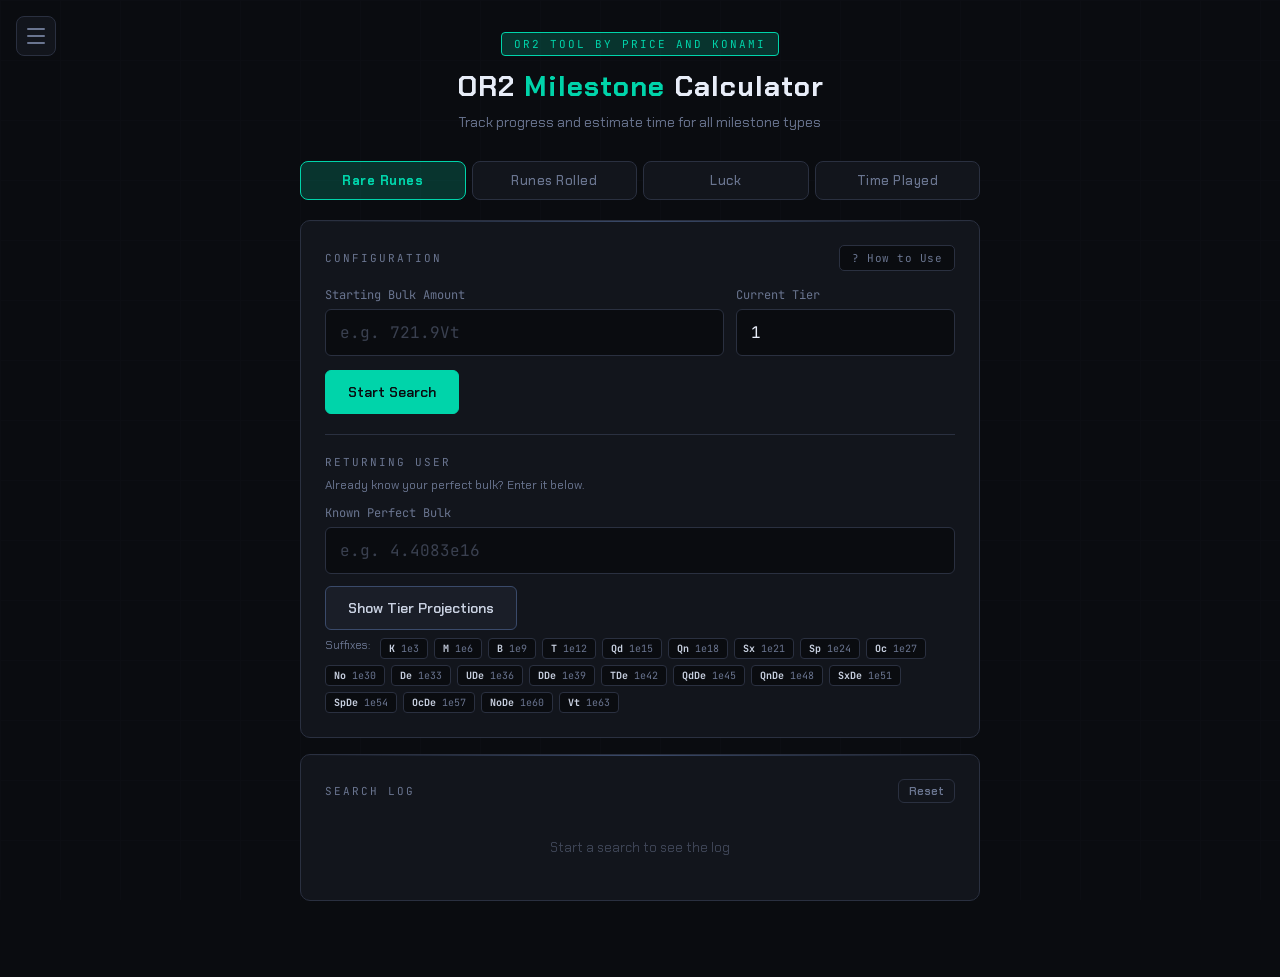
==== commit ba38a19e: "Add tutorial back" ====
--- a/MilestoneCalculator/index.html
+++ b/MilestoneCalculator/index.html
@@ -418,8 +418,54 @@
   <!-- RARE RUNES TAB -->
   <!-- ============================================================ -->
   <div id="tab-rareRunes">
+
+    <!-- Tutorial Modal -->
+    <div class="hidden" id="tutorialModal" onclick="if(event.target===this)toggleTutorial()" style="position:fixed;inset:0;background:rgba(0,0,0,0.75);z-index:200;display:flex;align-items:center;justify-content:center;padding:20px;">
+      <div style="background:var(--surface);border:1px solid var(--border-glow);border-radius:12px;max-width:560px;width:100%;max-height:85vh;overflow-y:auto;padding:28px;position:relative;scrollbar-width:thin;scrollbar-color:var(--border) transparent;">
+        <button onclick="toggleTutorial()" style="position:absolute;top:16px;right:16px;background:var(--bg);border:1px solid var(--border);border-radius:6px;color:var(--text-dim);font-size:18px;width:32px;height:32px;cursor:pointer;display:flex;align-items:center;justify-content:center;">x</button>
+        <h2 style="font-size:20px;color:var(--text-bright);margin-bottom:16px;">How to Use This Tool</h2>
+
+        <h3 style="font-size:14px;color:var(--accent);margin:18px 0 8px;font-family:'JetBrains Mono',monospace;letter-spacing:1px;text-transform:uppercase;">Before You Start</h3>
+        <ol style="padding-left:20px;font-size:13px;color:var(--text);line-height:1.7;">
+          <li style="margin-bottom:8px;">Go to <span style="color:var(--accent);font-weight:600;">Settings</span> and <span style="color:var(--yellow);font-weight:600;">disable Rune Luck</span>.</li>
+          <li style="margin-bottom:8px;">Set your rune to <span style="color:var(--accent);font-weight:600;">Slime Rune</span> — the rare rune you're farming for is <span style="color:var(--accent);font-weight:600;">Genesis Slime</span>. This method works for most runes, but Slime is the go-to.</li>
+          <li style="margin-bottom:8px;">Go to your <span style="color:var(--accent);font-weight:600;">Profile</span> and find your <span style="color:var(--accent);font-weight:600;">Rune Bulk</span> amount. This is your starting bulk.</li>
+          <li style="margin-bottom:8px;">Enter your starting bulk and your current rare rune milestone tier into the tool.</li>
+        </ol>
+
+        <h3 style="font-size:14px;color:var(--accent);margin:18px 0 8px;font-family:'JetBrains Mono',monospace;letter-spacing:1px;text-transform:uppercase;">The Search Process</h3>
+        <p style="font-size:13px;color:var(--text);line-height:1.7;">We're looking for the exact bulk that produces runes at 1/50,000. This tool uses binary search to find it efficiently.</p>
+        <ol style="padding-left:20px;font-size:13px;color:var(--text);line-height:1.7;margin-top:8px;">
+          <li style="margin-bottom:8px;">Click <span style="color:var(--accent);font-weight:600;">Start Search</span>. The tool will give you a bulk amount to test.</li>
+          <li style="margin-bottom:8px;"><span style="color:var(--accent);font-weight:600;">Copy</span> the bulk value and change your bulk amount to it.</li>
+          <li style="margin-bottom:8px;">Try farming runes for a bit, then report the result:
+            <ul style="margin-top:6px;padding-left:16px;">
+              <li><span style="color:var(--yellow);font-weight:600;">Too Low</span> — You couldn't get the rare rune at all after a minute. Bulk is too small.</li>
+              <li><span style="color:var(--yellow);font-weight:600;">Too High</span> — You got the rare rune, but it didn't count toward your milestone. Bulk is too large.</li>
+              <li><span style="color:var(--accent);font-weight:600;">Perfect</span> — You got the rare rune AND it counted toward your milestone! This is the sweet spot.</li>
+            </ul>
+          </li>
+          <li style="margin-bottom:8px;">Repeat until you find the perfect bulk. A "perfect" bulk means you're getting a rare rune counted towards your milestone every 30-40 seconds.</li>
+        </ol>
+
+        <div style="background:var(--bg);border:1px solid var(--border);border-radius:6px;padding:12px 14px;margin:12px 0;font-size:12px;color:var(--text-dim);line-height:1.6;">
+          <strong style="color:var(--yellow);">Tip:</strong> After hitting "Perfect", you can click "Refine" to narrow it down even further if you want extra precision. The first "Perfect" is usually good enough though.
+        </div>
+
+        <h3 style="font-size:14px;color:var(--accent);margin:18px 0 8px;font-family:'JetBrains Mono',monospace;letter-spacing:1px;text-transform:uppercase;">Tier Projections</h3>
+        <p style="font-size:13px;color:var(--text);line-height:1.7;">Once you find your perfect bulk, the tool automatically calculates what your bulk should be for the upcoming tiers. Each milestone tier-up increases your rune speed by 1.13x, so your bulk needs to decrease by the same factor to stay at the sweet spot.</p>
+
+        <div style="background:var(--bg);border:1px solid var(--border);border-radius:6px;padding:12px 14px;margin:12px 0;font-size:12px;color:var(--text-dim);line-height:1.6;">
+          <strong style="color:var(--yellow);">Returning user?</strong> If you already know your bulk, use the "Returning User" section. Enter your known bulk and tier to see the projection table.
+        </div>
+      </div>
+    </div>
+
     <div class="panel">
-      <div class="panel-title">Configuration</div>
+      <div class="panel-title" style="display:flex;justify-content:space-between;align-items:center;">
+        <span>Configuration</span>
+        <button onclick="toggleTutorial()" style="font-family:'JetBrains Mono',monospace;font-size:11px;padding:5px 12px;border-radius:5px;border:1px solid var(--border);background:var(--bg);color:var(--text-dim);cursor:pointer;letter-spacing:0.5px;">? How to Use</button>
+      </div>
       <div class="input-row">
         <div class="input-group">
           <label>Starting Bulk Amount</label>
@@ -659,6 +705,17 @@
   document.getElementById('menuBtn').classList.toggle('open');
 }
 
+function toggleTutorial() {
+  const modal = document.getElementById('tutorialModal');
+  if (modal.classList.contains('hidden')) {
+    modal.classList.remove('hidden');
+    modal.style.display = 'flex';
+  } else {
+    modal.classList.add('hidden');
+    modal.style.display = 'none';
+  }
+}
+
 function switchTab(tabId) {
   document.querySelectorAll('[id^="tab-"]').forEach(el => el.classList.add('hidden'));
   document.querySelectorAll('.tab-btn').forEach(el => el.classList.remove('active'));
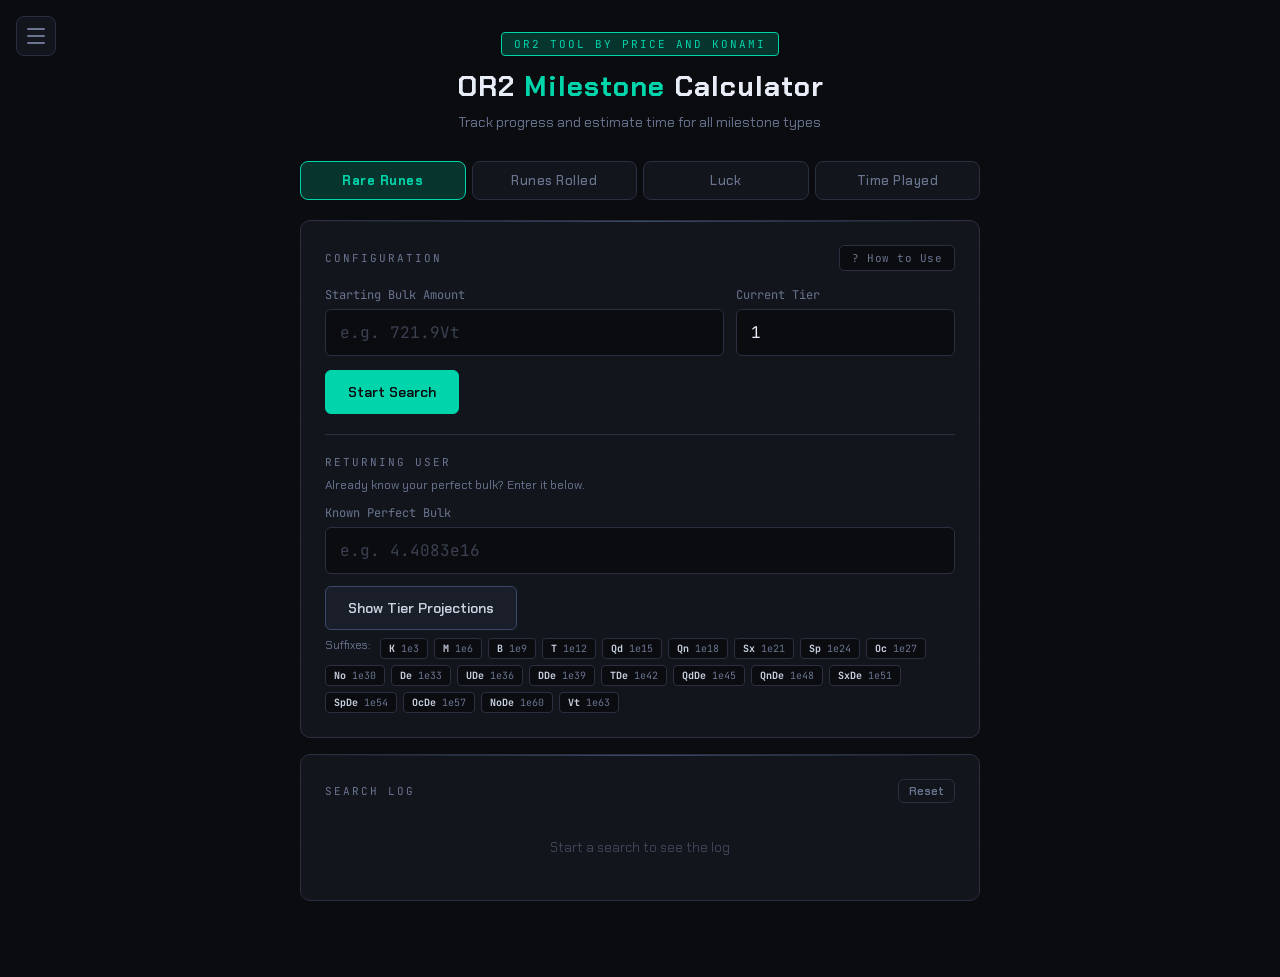
==== commit 5eb6d5ea: "Increase suffix limit" ====
--- a/MilestoneCalculator/index.html
+++ b/MilestoneCalculator/index.html
@@ -646,6 +646,9 @@
 // SHARED UTILS
 // ============================================================
 const SUFFIXES = [
+  ['NoQg', 1e150], ['OcQg', 1e147], ['SpQg', 1e144], ['SxQg', 1e141],
+  ['QnQg', 1e138], ['QaQg', 1e135], ['TQg', 1e132], ['DQg', 1e129],
+  ['UQg', 1e126], ['Qg', 1e123],
   ['NoTg', 1e120], ['OcTg', 1e117], ['SpTg', 1e114], ['SxTg', 1e111],
   ['QnTg', 1e108], ['QaTg', 1e105], ['TTg', 1e102], ['DTg', 1e99],
   ['UTg', 1e96], ['Tg', 1e93],
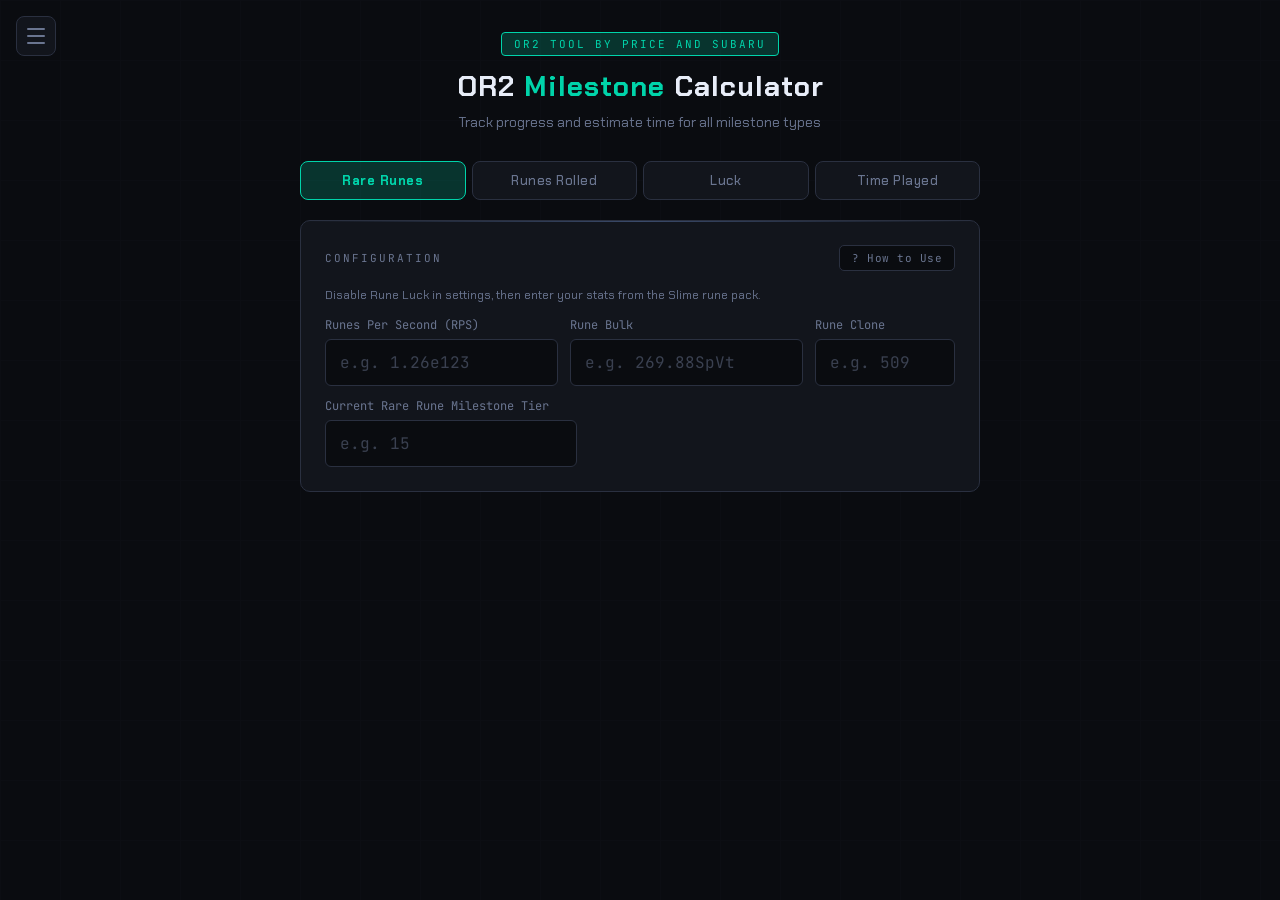
==== commit bbfd5a5e: "Make rare rune calculator much simpler Using a formula derived by Subarau" ====
--- a/MilestoneCalculator/index.html
+++ b/MilestoneCalculator/index.html
@@ -401,7 +401,7 @@
 
 <div class="app">
   <div class="header">
-    <div style="margin-bottom:14px;"><div class="tag">OR2 TOOL BY PRICE AND KONAMI</div></div>
+    <div style="margin-bottom:14px;"><div class="tag">OR2 TOOL BY PRICE AND SUBARU</div></div>
     <h1>OR2 <span>Milestone</span> Calculator</h1>
     <p>Track progress and estimate time for all milestone types</p>
   </div>
@@ -425,38 +425,22 @@
         <button onclick="toggleTutorial()" style="position:absolute;top:16px;right:16px;background:var(--bg);border:1px solid var(--border);border-radius:6px;color:var(--text-dim);font-size:18px;width:32px;height:32px;cursor:pointer;display:flex;align-items:center;justify-content:center;">x</button>
         <h2 style="font-size:20px;color:var(--text-bright);margin-bottom:16px;">How to Use This Tool</h2>
 
-        <h3 style="font-size:14px;color:var(--accent);margin:18px 0 8px;font-family:'JetBrains Mono',monospace;letter-spacing:1px;text-transform:uppercase;">Before You Start</h3>
+        <h3 style="font-size:14px;color:var(--accent);margin:18px 0 8px;font-family:'JetBrains Mono',monospace;letter-spacing:1px;text-transform:uppercase;">What You Need</h3>
         <ol style="padding-left:20px;font-size:13px;color:var(--text);line-height:1.7;">
           <li style="margin-bottom:8px;">Go to <span style="color:var(--accent);font-weight:600;">Settings</span> and <span style="color:var(--yellow);font-weight:600;">disable Rune Luck</span>.</li>
-          <li style="margin-bottom:8px;">Set your rune to <span style="color:var(--accent);font-weight:600;">Slime Rune</span> — the rare rune you're farming for is <span style="color:var(--accent);font-weight:600;">Genesis Slime</span>. This method works for most runes, but Slime is the go-to.</li>
-          <li style="margin-bottom:8px;">Go to your <span style="color:var(--accent);font-weight:600;">Profile</span> and find your <span style="color:var(--accent);font-weight:600;">Rune Bulk</span> amount. This is your starting bulk.</li>
-          <li style="margin-bottom:8px;">Enter your starting bulk and your current rare rune milestone tier into the tool.</li>
+          <li style="margin-bottom:8px;">Enter your <span style="color:var(--accent);font-weight:600;">RPS</span> (visible on screen), your current rare rune milestone tier, your <span style="color:var(--accent);font-weight:600;">Rune Bulk</span> (from your Profile), and your <span style="color:var(--accent);font-weight:600;">Rune Clone</span> count.</li>
+          <li style="margin-bottom:8px;">Set your bulk to the amount it shows, and farm the rune it says to farm. (e.g., Genesis Slime)</li>
         </ol>
 
-        <h3 style="font-size:14px;color:var(--accent);margin:18px 0 8px;font-family:'JetBrains Mono',monospace;letter-spacing:1px;text-transform:uppercase;">The Search Process</h3>
-        <p style="font-size:13px;color:var(--text);line-height:1.7;">We're looking for the exact bulk that produces runes at 1/50,000. This tool uses binary search to find it efficiently.</p>
-        <ol style="padding-left:20px;font-size:13px;color:var(--text);line-height:1.7;margin-top:8px;">
-          <li style="margin-bottom:8px;">Click <span style="color:var(--accent);font-weight:600;">Start Search</span>. The tool will give you a bulk amount to test.</li>
-          <li style="margin-bottom:8px;"><span style="color:var(--accent);font-weight:600;">Copy</span> the bulk value and change your bulk amount to it.</li>
-          <li style="margin-bottom:8px;">Try farming runes for a bit, then report the result:
-            <ul style="margin-top:6px;padding-left:16px;">
-              <li><span style="color:var(--yellow);font-weight:600;">Too Low</span> — You couldn't get the rare rune at all after a minute. Bulk is too small.</li>
-              <li><span style="color:var(--yellow);font-weight:600;">Too High</span> — You got the rare rune, but it didn't count toward your milestone. Bulk is too large.</li>
-              <li><span style="color:var(--accent);font-weight:600;">Perfect</span> — You got the rare rune AND it counted toward your milestone! This is the sweet spot.</li>
-            </ul>
-          </li>
-          <li style="margin-bottom:8px;">Repeat until you find the perfect bulk. A "perfect" bulk means you're getting a rare rune counted towards your milestone every 30-40 seconds.</li>
-        </ol>
+        <h3 style="font-size:14px;color:var(--accent);margin:18px 0 8px;font-family:'JetBrains Mono',monospace;letter-spacing:1px;text-transform:uppercase;">Tier Projections</h3>
+        <p style="font-size:13px;color:var(--text);line-height:1.7;">Each rare rune milestone tier increases your Rune Speed by 1.13×. The projections table shows what your perfect bulk will be at each future tier, accounting for the speed increase. You should update your bulk after tiering up if your rare rune milestone is no longer increasing.</p>
+
+        <h3 style="font-size:14px;color:var(--accent);margin:18px 0 8px;font-family:'JetBrains Mono',monospace;letter-spacing:1px;text-transform:uppercase;">Thank you</h3>
+        <p style="font-size:13px;color:var(--text);line-height:1.7;">Thank you Subaru for helping me make this calculator way more efficient.</p>
+
 
         <div style="background:var(--bg);border:1px solid var(--border);border-radius:6px;padding:12px 14px;margin:12px 0;font-size:12px;color:var(--text-dim);line-height:1.6;">
-          <strong style="color:var(--yellow);">Tip:</strong> After hitting "Perfect", you can click "Refine" to narrow it down even further if you want extra precision. The first "Perfect" is usually good enough though.
-        </div>
-
-        <h3 style="font-size:14px;color:var(--accent);margin:18px 0 8px;font-family:'JetBrains Mono',monospace;letter-spacing:1px;text-transform:uppercase;">Tier Projections</h3>
-        <p style="font-size:13px;color:var(--text);line-height:1.7;">Once you find your perfect bulk, the tool automatically calculates what your bulk should be for the upcoming tiers. Each milestone tier-up increases your rune speed by 1.13x, so your bulk needs to decrease by the same factor to stay at the sweet spot.</p>
-
-        <div style="background:var(--bg);border:1px solid var(--border);border-radius:6px;padding:12px 14px;margin:12px 0;font-size:12px;color:var(--text-dim);line-height:1.6;">
-          <strong style="color:var(--yellow);">Returning user?</strong> If you already know your bulk, use the "Returning User" section. Enter your known bulk and tier to see the projection table.
+          <strong style="color:var(--yellow);">Important:</strong> Make sure to press ENTER after typing your bulk, otherwise it won't save.
         </div>
       </div>
     </div>
@@ -466,103 +450,36 @@
         <span>Configuration</span>
         <button onclick="toggleTutorial()" style="font-family:'JetBrains Mono',monospace;font-size:11px;padding:5px 12px;border-radius:5px;border:1px solid var(--border);background:var(--bg);color:var(--text-dim);cursor:pointer;letter-spacing:0.5px;">? How to Use</button>
       </div>
+      <div style="font-size:12px;color:var(--text-dim);margin-bottom:14px;">Disable Rune Luck in settings, then enter your stats from the Slime rune pack.</div>
       <div class="input-row">
         <div class="input-group">
-          <label>Starting Bulk Amount</label>
-          <input type="text" id="rr-startInput" placeholder="e.g. 721.9Vt" autocomplete="off">
+          <label>Runes Per Second (RPS)</label>
+          <input type="text" id="rr-rps" placeholder="e.g. 1.26e123" autocomplete="off" oninput="rrCalc()">
         </div>
-        <div class="input-group" style="flex:0.55">
-          <label>Current Tier</label>
-          <input type="text" id="rr-tierInput" value="1" autocomplete="off">
+        <div class="input-group">
+          <label>Rune Bulk</label>
+          <input type="text" id="rr-bulk" placeholder="e.g. 269.88SpVt" autocomplete="off" oninput="rrCalc()">
+        </div>
+        <div class="input-group" style="flex:0.4">
+          <label>Rune Clone</label>
+          <input type="text" id="rr-clone" placeholder="e.g. 509" autocomplete="off" oninput="rrCalc()">
         </div>
       </div>
-      <div style="margin-top:14px;display:flex;gap:10px;">
-        <button class="btn btn-primary" onclick="rrStartSearch()">Start Search</button>
-      </div>
-      <div style="height:1px;background:var(--border);margin:20px 0;"></div>
-      <div class="panel-title" style="margin-bottom:8px;">Returning User</div>
-      <div style="font-size:12px;color:var(--text-dim);margin-bottom:12px;">Already know your perfect bulk? Enter it below.</div>
-      <div class="input-row">
-        <div class="input-group">
-          <label>Known Perfect Bulk</label>
-          <input type="text" id="rr-knownBulk" placeholder="e.g. 4.4083e16" autocomplete="off">
+      <div class="input-row" style="margin-top:12px;">
+        <div class="input-group" style="flex:0.4">
+          <label>Current Rare Rune Milestone Tier</label>
+          <input type="text" placeholder="e.g. 15" id="rr-tierInput" value="" autocomplete="off" oninput="rrCalc()">
         </div>
       </div>
-      <div style="margin-top:12px;">
-        <button class="btn btn-primary" style="background:var(--surface2);border-color:var(--border-glow);color:var(--text);" onclick="rrShowProjections()">Show Tier Projections</button>
-      </div>
-      <div class="suffix-ref">
-        <span style="font-size:11px;color:var(--text-dim);margin-right:4px;">Suffixes:</span>
-        <span class="suffix-chip"><strong>K</strong> 1e3</span>
-        <span class="suffix-chip"><strong>M</strong> 1e6</span>
-        <span class="suffix-chip"><strong>B</strong> 1e9</span>
-        <span class="suffix-chip"><strong>T</strong> 1e12</span>
-        <span class="suffix-chip"><strong>Qd</strong> 1e15</span>
-        <span class="suffix-chip"><strong>Qn</strong> 1e18</span>
-        <span class="suffix-chip"><strong>Sx</strong> 1e21</span>
-        <span class="suffix-chip"><strong>Sp</strong> 1e24</span>
-        <span class="suffix-chip"><strong>Oc</strong> 1e27</span>
-        <span class="suffix-chip"><strong>No</strong> 1e30</span>
-        <span class="suffix-chip"><strong>De</strong> 1e33</span>
-        <span class="suffix-chip"><strong>UDe</strong> 1e36</span>
-        <span class="suffix-chip"><strong>DDe</strong> 1e39</span>
-        <span class="suffix-chip"><strong>TDe</strong> 1e42</span>
-        <span class="suffix-chip"><strong>QdDe</strong> 1e45</span>
-        <span class="suffix-chip"><strong>QnDe</strong> 1e48</span>
-        <span class="suffix-chip"><strong>SxDe</strong> 1e51</span>
-        <span class="suffix-chip"><strong>SpDe</strong> 1e54</span>
-        <span class="suffix-chip"><strong>OcDe</strong> 1e57</span>
-        <span class="suffix-chip"><strong>NoDe</strong> 1e60</span>
-        <span class="suffix-chip"><strong>Vt</strong> 1e63</span>
-      </div>
     </div>
 
-    <!-- Search panel -->
-    <div class="panel hidden" id="rr-searchPanel">
-      <div class="panel-title">Active Search</div>
-      <div class="search-state">
-        <div class="current-test">
-          <div class="label">Test This Bulk — <span id="rr-searchMode" style="color:var(--accent);opacity:0.7">LOG PHASE</span></div>
-          <div style="display:flex;align-items:center;gap:10px;">
-            <div class="value" id="rr-currentValue">—</div>
-            <button class="btn-copy" onclick="rrCopyBulk()" id="rr-copyBtn">Copy</button>
-          </div>
-          <div class="raw" id="rr-currentRaw">—</div>
-        </div>
-        <div class="step-badge"><span>Step</span><strong id="rr-stepNum">1</strong></div>
-      </div>
-      <div class="range-bar">
-        <div class="range-labels"><span id="rr-rangeLow">0</span><span id="rr-rangeHigh">—</span></div>
-        <div class="range-track">
-          <div class="range-fill" id="rr-rangeFill"></div>
-          <div class="range-marker" id="rr-rangeMarker"></div>
-        </div>
-      </div>
-      <div class="decision-row">
-        <button class="btn btn-too-low" onclick="rrDecide('low')">Too Low<br><span style="font-size:11px;opacity:0.7">No rune after 1min</span></button>
-        <button class="btn btn-perfect" onclick="rrDecide('found')">Perfect<br><span style="font-size:11px;opacity:0.7">Counts toward milestone</span></button>
-        <button class="btn btn-too-high" onclick="rrDecide('high')">Too High<br><span style="font-size:11px;opacity:0.7">Doesn't count</span></button>
-      </div>
-      <div style="margin-top:10px;text-align:center;">
-        <button class="btn-undo hidden" id="rr-undoBtn" onclick="rrUndo()">Undo Last Step</button>
-      </div>
-    </div>
-
-    <!-- Projections -->
-    <div class="panel hidden" id="rr-projectionsPanel">
-      <div class="panel-title">Projected Bulk Per Tier</div>
-      <div style="font-size:12px;color:var(--text-dim);margin-bottom:14px;">Each tier multiplies rune speed by 1.13x, so bulk decreases to maintain the same rate.</div>
-      <div class="tier-table" id="rr-projectionsTable"></div>
-    </div>
-
-    <!-- Log -->
-    <div class="panel" id="rr-logPanel">
-      <div class="panel-title" style="display:flex;justify-content:space-between;align-items:center;">
-        <span>Search Log</span>
-        <button class="btn-reset" onclick="rrReset()">Reset</button>
-      </div>
-      <div class="log" id="rr-logList">
-        <div class="empty-log">Start a search to see the log</div>
+    <!-- Result -->
+    <div class="hidden" id="rr-resultPanel">
+      <div class="summary-banner" id="rr-resultBanner"></div>
+      <div class="panel">
+        <div class="panel-title">Projected Bulk Per Tier</div>
+        <div style="font-size:12px;color:var(--text-dim);margin-bottom:14px;">Each tier multiplies rune speed by 1.13×, so your perfect bulk decreases at each tier-up.</div>
+        <div class="tier-table" id="rr-projectionsTable"></div>
       </div>
     </div>
   </div>
@@ -727,149 +644,110 @@
 }
 
 // ============================================================
-// RARE RUNES — Binary search bulk finder
+// RARE RUNES — Direct bulk calculator
 // ============================================================
-let rr = { lo: 0, hi: 0, mid: 0, step: 1, log: [], phase: 'log', logLo: 0, logHi: 0, history: [], lastPerfect: null };
-
-function rrComputeMid() {
-  if (rr.phase === 'log') return Math.pow(10, (rr.logLo + rr.logHi) / 2);
-  return (rr.lo + rr.hi) / 2;
-}
-
-function rrStartSearch() {
-  const startVal = parseShort(document.getElementById('rr-startInput').value);
-  if (isNaN(startVal) || startVal <= 0) return;
-  rr = { lo: 1, hi: startVal, mid: 0, step: 1, log: [], phase: 'log', logLo: 0, logHi: Math.log10(startVal), history: [], lastPerfect: null };
-  rr.mid = rrComputeMid();
-  document.getElementById('rr-searchPanel').classList.remove('hidden');
-  document.getElementById('rr-projectionsPanel').classList.add('hidden');
-  document.getElementById('rr-logList').innerHTML = '';
-  rrUpdateUI();
-}
-
-function rrDecide(result) {
-  rr.history.push({ ...rr, log: [...rr.log], history: null });
-  rr.log.push({ step: rr.step, value: rr.mid, short: toShort(rr.mid), sci: toSci(rr.mid), result, phase: rr.phase });
-  rrAddLogEntry(rr.log[rr.log.length - 1]);
-
-  if (result === 'found') {
-    rr.lastPerfect = rr.mid;
-    rrShowFound(rr.mid);
+const RARE_RUNE_TIERS = [
+  { name: 'Prismatic Slime', constant: 3.5625e13 },
+  { name: 'Deep Freeze', constant: 3.5625e22 },
+  { name: 'Genesis Slime', constant: 2.700118e40 },
+];
+
+function rrCalc() {
+  const rps = parseShort(document.getElementById('rr-rps').value) || 0;
+  const bulk = parseShort(document.getElementById('rr-bulk').value) || 0;
+  const clone = parseInt(document.getElementById('rr-clone').value) || 0;
+  const currentTier = parseInt(document.getElementById('rr-tierInput').value) || 1;
+
+  const resultPanel = document.getElementById('rr-resultPanel');
+  const banner = document.getElementById('rr-resultBanner');
+  const table = document.getElementById('rr-projectionsTable');
+
+  if (rps <= 0 || bulk <= 0 || clone <= 0) {
+    resultPanel.classList.add('hidden');
     return;
   }
 
-  if (rr.phase === 'log') {
-    const midExp = (rr.logLo + rr.logHi) / 2;
-    if (result === 'low') { rr.logLo = midExp; rr.lo = Math.pow(10, rr.logLo); }
-    else { rr.logHi = midExp; rr.hi = Math.pow(10, rr.logHi); }
-    if (Math.log10(Math.pow(10, rr.logHi)) - Math.log10(Math.pow(10, rr.logLo)) <= 1) {
-      rr.phase = 'linear'; rr.lo = Math.pow(10, rr.logLo); rr.hi = Math.pow(10, rr.logHi);
-    }
+  const speed = rps / bulk / clone;
+
+  // Determine which rare rune to target based on speed
+  let target;
+  if (speed < RARE_RUNE_TIERS[0].constant) {
+    target = RARE_RUNE_TIERS[0];
+  } else if (speed < RARE_RUNE_TIERS[1].constant) {
+    target = RARE_RUNE_TIERS[1];
   } else {
-    if (result === 'low') rr.lo = rr.mid; else rr.hi = rr.mid;
-  }
-
-  rr.step++;
-  rr.mid = rrComputeMid();
-  rrUpdateUI();
-  document.getElementById('rr-undoBtn').classList.remove('hidden');
-}
-
-function rrUndo() {
-  if (rr.history.length === 0) return;
-  const prev = rr.history.pop();
-  Object.assign(rr, prev);
-  rr.history = rr.history || [];
-  const logList = document.getElementById('rr-logList');
-  if (logList.firstChild) logList.removeChild(logList.firstChild);
-  rrUpdateUI();
-  if (rr.history.length === 0) document.getElementById('rr-undoBtn').classList.add('hidden');
-}
-
-function rrCopyBulk() {
-  navigator.clipboard.writeText(document.getElementById('rr-currentValue').textContent).then(() => {
-    const btn = document.getElementById('rr-copyBtn');
-    btn.textContent = 'Copied'; btn.classList.add('copied');
-    setTimeout(() => { btn.textContent = 'Copy'; btn.classList.remove('copied'); }, 1200);
-  });
-}
-
-function rrUpdateUI() {
-  document.getElementById('rr-currentValue').textContent = toSci(rr.mid);
-  document.getElementById('rr-currentRaw').textContent = toShort(rr.mid);
-  document.getElementById('rr-stepNum').textContent = rr.step;
-  const mode = document.getElementById('rr-searchMode');
-  mode.textContent = rr.phase === 'log' ? 'LOG PHASE' : 'LINEAR PHASE';
-  mode.style.color = rr.phase === 'log' ? 'var(--accent)' : 'var(--yellow)';
-  document.getElementById('rr-rangeLow').textContent = rr.lo <= 1 ? '1' : toShort(rr.lo);
-  document.getElementById('rr-rangeHigh').textContent = toShort(rr.hi);
-
-  const origHi = parseShort(document.getElementById('rr-startInput').value) || rr.hi;
-  const total = Math.log10(origHi);
-  if (total > 0) {
-    const loP = (Math.log10(Math.max(rr.lo, 1)) / total) * 100;
-    const hiP = (Math.log10(rr.hi) / total) * 100;
-    const midP = (Math.log10(rr.mid) / total) * 100;
-    document.getElementById('rr-rangeFill').style.left = loP + '%';
-    document.getElementById('rr-rangeFill').style.width = Math.max(hiP - loP, 0.5) + '%';
-    document.getElementById('rr-rangeMarker').style.left = midP + '%';
-  }
-}
-
-function rrAddLogEntry(entry) {
-  const logList = document.getElementById('rr-logList');
-  const empty = logList.querySelector('.empty-log'); if (empty) empty.remove();
-  const div = document.createElement('div'); div.className = 'log-entry';
-  const cls = entry.result === 'low' ? 'low' : entry.result === 'high' ? 'high' : 'found';
-  const lbl = entry.result === 'low' ? 'Too Low' : entry.result === 'high' ? 'Too High' : 'Perfect';
-  div.innerHTML = `<span class="log-step">#${entry.step}</span><span class="log-value">${entry.sci} <span style="color:var(--text-dim);font-size:11px;">(${entry.short})</span></span><span class="log-result ${cls}">${lbl}</span>`;
-  logList.prepend(div);
-}
-
-function rrShowFound(val) {
-  rr.lastPerfect = val;
-  document.getElementById('rr-searchPanel').classList.add('hidden');
-  const tier = parseInt(document.getElementById('rr-tierInput').value) || 1;
-  rrBuildProjections(val, tier);
-}
-
-function rrShowProjections() {
-  const val = parseShort(document.getElementById('rr-knownBulk').value);
-  const tier = parseInt(document.getElementById('rr-tierInput').value) || 1;
-  if (isNaN(val) || val <= 0) return;
-  rr.lastPerfect = val;
-  document.getElementById('rr-searchPanel').classList.add('hidden');
-  rrBuildProjections(val, tier);
-}
-
-function rrBuildProjections(perfectBulk, currentTier) {
-  const panel = document.getElementById('rr-projectionsPanel');
-  const table = document.getElementById('rr-projectionsTable');
-  panel.classList.remove('hidden');
+    target = RARE_RUNE_TIERS[2];
+  }
+
+  const perfectBulk = Math.floor(target.constant / speed);
+  const cloneVal = parseInt(document.getElementById('rr-clone').value) || 1;
+  const raresPerSec = cloneVal / 30; // ~1 rare rune per 30 secs per clone
+
+  resultPanel.classList.remove('hidden');
+  banner.innerHTML = `
+    <div class="label">Set Your Bulk To</div>
+    <div class="value">${perfectBulk}</div>
+    <div class="sub">for ${target.name} · Speed: ${toShort(speed)}/s · ~${(raresPerSec * 60).toFixed(1)} rare/min</div>
+  `;
+
+  // Build tier projections
   table.innerHTML = '';
-
-  const currentMulti = Math.pow(1.13, currentTier - 1);
   const header = document.createElement('div');
   header.className = 'tier-row header-row';
-  header.innerHTML = '<span class="tier-col tier-num">Tier</span><span class="tier-col tier-req">Bulk</span><span class="tier-col tier-boost">Runes Req</span><span class="tier-col tier-time">Speed</span>';
+  header.innerHTML = '<span class="tier-col tier-num">Tier</span><span class="tier-col tier-req">Perfect Bulk</span><span class="tier-col tier-boost">Runes Needed</span><span class="tier-col tier-rps">Rune</span><span class="tier-col tier-time">Time</span>';
   table.appendChild(header);
 
-  for (let t = currentTier; t <= Math.min(currentTier + 8, 30); t++) {
-    const multi = Math.pow(1.13, t - 1);
-    const bulk = perfectBulk * currentMulti / multi;
-    const req = Math.round(2 * Math.pow(1.5, t - 1));
+  const currentSpeedMulti = Math.pow(1.13, currentTier - 1);
+  // If at tier 18, you've completed T18 and have round(2 * 1.5^17) rare runes
+  const currentThreshold = currentTier > 1 ? Math.round(2 * Math.pow(1.5, currentTier - 1)) : 0;
+
+  for (let t = currentTier; t <= Math.min(currentTier + 12, 30); t++) {
+    const tierMulti = Math.pow(1.13, t - 1);
+    const tierSpeed = speed * tierMulti / currentSpeedMulti;
+
+    let tierTarget;
+    if (tierSpeed < RARE_RUNE_TIERS[0].constant) {
+      tierTarget = RARE_RUNE_TIERS[0];
+    } else if (tierSpeed < RARE_RUNE_TIERS[1].constant) {
+      tierTarget = RARE_RUNE_TIERS[1];
+    } else {
+      tierTarget = RARE_RUNE_TIERS[2];
+    }
+
+    const tierBulk = Math.floor(tierTarget.constant / tierSpeed);
+
+    // Threshold to reach this tier = round(2 * 1.5^(t-1))
+    // Total runes needed from where we are now
+    const tierThreshold = Math.round(2 * Math.pow(1.5, t - 1));
+    const runesFromCurrent = tierThreshold - currentThreshold;
+    const timeFromNow = runesFromCurrent / raresPerSec;
+
+    // Incremental runes for display
+    const prevThreshold = t > 1 ? Math.round(2 * Math.pow(1.5, t - 2)) : 0;
+    const runesIncremental = tierThreshold - prevThreshold;
+
     const row = document.createElement('div');
     row.className = 'tier-row' + (t === currentTier ? ' current' : '');
-    row.innerHTML = `<span class="tier-col tier-num"><strong>T${t}</strong></span><span class="tier-col tier-req">${toSci(bulk)}</span><span class="tier-col tier-boost">${req.toLocaleString()}</span><span class="tier-col tier-time">x${multi.toFixed(2)}</span>`;
+
+    if (t === 30) {
+      row.innerHTML = `
+        <span class="tier-col tier-num"><strong>T${t}</strong></span>
+        <span class="tier-col tier-req" style="color:var(--accent);">MAX</span>
+        <span class="tier-col tier-boost">—</span>
+        <span class="tier-col tier-rps">—</span>
+        <span class="tier-col tier-time" style="color:var(--accent);">${t === currentTier ? 'Complete' : '—'}</span>
+      `;
+    } else {
+      row.innerHTML = `
+        <span class="tier-col tier-num"><strong>T${t}</strong></span>
+        <span class="tier-col tier-req">${tierBulk}</span>
+        <span class="tier-col tier-boost">${runesIncremental}</span>
+        <span class="tier-col tier-rps">${tierTarget.name}</span>
+        <span class="tier-col tier-time">${t === currentTier ? 'Current' : formatDuration(timeFromNow)}</span>
+      `;
+    }
     table.appendChild(row);
   }
-}
-
-function rrReset() {
-  document.getElementById('rr-searchPanel').classList.add('hidden');
-  document.getElementById('rr-projectionsPanel').classList.add('hidden');
-  document.getElementById('rr-logList').innerHTML = '<div class="empty-log">Start a search to see the log</div>';
-  rr = { lo: 0, hi: 0, mid: 0, step: 1, log: [], phase: 'log', logLo: 0, logHi: 0, history: [], lastPerfect: null };
 }
 
 // ============================================================
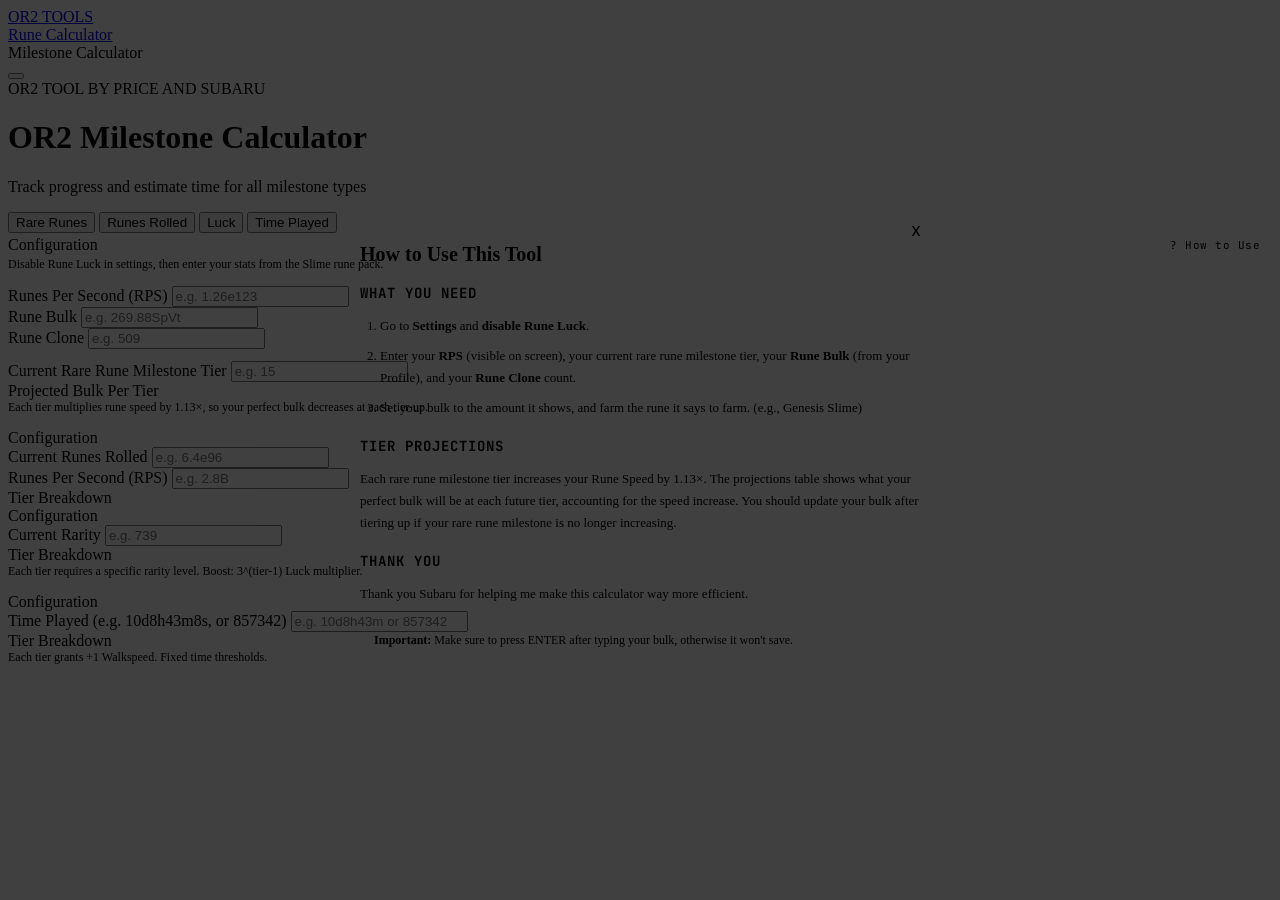
==== commit 361308dd: "Refactor index" ====
--- a/MilestoneCalculator/index.html
+++ b/MilestoneCalculator/index.html
@@ -10,385 +10,10 @@
 <meta name="theme-color" content="#00d4aa">
 <link rel="icon" href="data:image/svg+xml,<svg xmlns='http://www.w3.org/2000/svg' viewBox='0 0 64 64'><circle cx='24' cy='20' r='12' fill='%2300d4aa'/><circle cx='40' cy='20' r='12' fill='%2300d4aa'/><circle cx='18' cy='34' r='12' fill='%2300d4aa'/><circle cx='46' cy='34' r='12' fill='%2300d4aa'/><rect x='30' y='38' width='4' height='18' rx='2' fill='%23008866' transform='rotate(8 32 47)'/></svg>">
 <link href="https://fonts.googleapis.com/css2?family=Chakra+Petch:wght@400;600;700&family=JetBrains+Mono:wght@400;500;700&display=swap" rel="stylesheet">
-<style>
-  :root {
-    --bg: #0a0c10;
-    --surface: #12151c;
-    --surface2: #1a1e28;
-    --border: #2a3040;
-    --border-glow: #3a4a6a;
-    --text: #c8d0e0;
-    --text-dim: #6a7590;
-    --text-bright: #e8edf8;
-    --accent: #00d4aa;
-    --accent-dim: #00d4aa33;
-    --accent-glow: #00d4aa66;
-    --red: #ff4466;
-    --red-dim: #ff446633;
-    --yellow: #ffaa22;
-    --yellow-dim: #ffaa2233;
-    --blue: #4488ff;
-    --blue-dim: #4488ff22;
-  }
-
-  * { margin: 0; padding: 0; box-sizing: border-box; }
-
-  body {
-    background: var(--bg);
-    color: var(--text);
-    font-family: 'Chakra Petch', sans-serif;
-    min-height: 100vh;
-    overflow-x: hidden;
-  }
-
-  body::before {
-    content: '';
-    position: fixed;
-    inset: 0;
-    background-image:
-      linear-gradient(var(--border) 1px, transparent 1px),
-      linear-gradient(90deg, var(--border) 1px, transparent 1px);
-    background-size: 60px 60px;
-    opacity: 0.08;
-    pointer-events: none;
-    z-index: 0;
-  }
-
-  .app {
-    position: relative;
-    z-index: 1;
-    max-width: 720px;
-    margin: 0 auto;
-    padding: 32px 20px 60px;
-  }
-
-  /* Sidebar */
-  .sidebar-overlay {
-    position: fixed; inset: 0; background: rgba(0,0,0,0.5);
-    z-index: 100; display: none;
-  }
-  .sidebar-overlay.open { display: block; }
-
-  .sidebar {
-    position: fixed; top: 0; left: -260px; bottom: 0;
-    width: 250px; background: var(--surface);
-    border-right: 1px solid var(--border);
-    z-index: 101; transition: left 0.25s ease;
-    padding: 72px 16px 24px;
-    display: flex; flex-direction: column; gap: 8px;
-  }
-  .sidebar.open { left: 0; }
-
-  .sidebar-header {
-    font-family: 'JetBrains Mono', monospace; font-size: 10px;
-    letter-spacing: 2px; text-transform: uppercase;
-    color: var(--text-dim); margin-bottom: 12px;
-    padding-bottom: 12px; border-bottom: 1px solid var(--border);
-  }
-  .sidebar-header a { color: var(--text-dim); text-decoration: none; }
-
-  .sidebar-link {
-    display: block; padding: 10px 14px; border-radius: 8px;
-    background: var(--bg); border: 1px solid var(--border);
-    font-family: 'Chakra Petch', sans-serif; font-size: 14px;
-    font-weight: 500; color: var(--text-dim);
-    text-decoration: none; transition: all 0.15s ease;
-  }
-  .sidebar-link:hover { border-color: var(--accent); color: var(--accent); }
-
-  .sidebar-active {
-    display: block; padding: 10px 14px; border-radius: 8px;
-    background: var(--accent-dim);
-    border: 1px solid rgba(0, 212, 170, 0.25);
-    font-family: 'Chakra Petch', sans-serif; font-size: 14px;
-    font-weight: 700; color: var(--accent);
-  }
-
-  .menu-btn {
-    position: fixed; top: 16px; left: 16px; z-index: 102;
-    width: 40px; height: 40px; border-radius: 8px;
-    background: var(--surface); border: 1px solid var(--border);
-    cursor: pointer; display: flex; flex-direction: column;
-    align-items: center; justify-content: center; gap: 5px;
-    padding: 0; transition: left 0.25s ease;
-  }
-  .menu-btn.open { left: 200px; }
-  .menu-btn .bar {
-    width: 18px; height: 2px; background: var(--text-dim);
-    border-radius: 1px; transition: all 0.2s;
-  }
-  .menu-btn.open .bar:nth-child(1) { transform: rotate(45deg) translate(5px, 5px); }
-  .menu-btn.open .bar:nth-child(2) { opacity: 0; }
-  .menu-btn.open .bar:nth-child(3) { transform: rotate(-45deg) translate(5px, -5px); }
-
-  /* Header */
-  .header { text-align: center; margin-bottom: 28px; }
-  .header .tag {
-    display: inline-block;
-    font-family: 'JetBrains Mono', monospace;
-    font-size: 11px; letter-spacing: 2px; text-transform: uppercase;
-    color: var(--accent); background: var(--accent-dim);
-    border: 1px solid var(--accent); border-radius: 4px; padding: 4px 12px;
-  }
-  .header h1 { font-size: 28px; font-weight: 700; color: var(--text-bright); letter-spacing: 1px; line-height: 1.2; }
-  .header h1 span { color: var(--accent); }
-  .header p { margin-top: 8px; font-size: 14px; color: var(--text-dim); line-height: 1.5; }
-
-  /* Panels */
-  .panel {
-    background: var(--surface);
-    border: 1px solid var(--border);
-    border-radius: 10px;
-    padding: 24px;
-    margin-bottom: 16px;
-    position: relative;
-    overflow: hidden;
-  }
-  .panel::before {
-    content: '';
-    position: absolute;
-    top: 0; left: 0; right: 0; height: 1px;
-    background: linear-gradient(90deg, transparent, var(--border-glow), transparent);
-  }
-  .panel-title {
-    font-family: 'JetBrains Mono', monospace;
-    font-size: 11px; letter-spacing: 2px; text-transform: uppercase;
-    color: var(--text-dim); margin-bottom: 16px;
-  }
-
-  /* Tab bar */
-  .tab-bar {
-    display: flex; gap: 6px; margin-bottom: 20px;
-    flex-wrap: wrap;
-  }
-  .tab-btn {
-    flex: 1; min-width: 120px;
-    padding: 10px 14px; border-radius: 8px;
-    border: 1px solid var(--border);
-    background: var(--surface);
-    cursor: pointer;
-    font-family: 'Chakra Petch', sans-serif;
-    font-size: 13px; font-weight: 500;
-    color: var(--text-dim);
-    letter-spacing: 0.5px;
-    transition: all 0.15s;
-    text-align: center;
-  }
-  .tab-btn:hover { border-color: var(--text-dim); color: var(--text); }
-  .tab-btn.active {
-    border-color: var(--accent);
-    background: var(--accent-dim);
-    color: var(--accent);
-    font-weight: 700;
-  }
-
-  /* Inputs */
-  .input-row { display: flex; gap: 12px; align-items: flex-end; flex-wrap: wrap; }
-  .input-group { flex: 1; min-width: 140px; }
-  .input-group label {
-    display: block; font-size: 12px; color: var(--text-dim);
-    margin-bottom: 6px; font-family: 'JetBrains Mono', monospace;
-  }
-  .input-group input, .input-group select {
-    width: 100%; background: var(--bg);
-    border: 1px solid var(--border); border-radius: 6px;
-    padding: 12px 14px;
-    font-family: 'JetBrains Mono', monospace; font-size: 16px;
-    color: var(--text-bright); outline: none;
-    transition: border-color 0.2s;
-  }
-  .input-group input:focus, .input-group select:focus {
-    border-color: var(--accent);
-    box-shadow: 0 0 0 3px var(--accent-dim);
-  }
-  .input-group input::placeholder { color: var(--text-dim); opacity: 0.5; }
-  .input-group select option { background: var(--bg); color: var(--text-bright); }
-
-  /* Buttons */
-  .btn {
-    font-family: 'Chakra Petch', sans-serif; font-weight: 600; font-size: 14px;
-    padding: 12px 22px; border-radius: 6px;
-    border: 1px solid; cursor: pointer; transition: all 0.15s; white-space: nowrap;
-  }
-  .btn:active { transform: scale(0.97); }
-  .btn-primary {
-    background: var(--accent); border-color: var(--accent); color: var(--bg);
-  }
-  .btn-primary:hover { box-shadow: 0 0 16px var(--accent-glow); }
-
-  /* Tier table */
-  .tier-table { display: flex; flex-direction: column; gap: 2px; }
-  .tier-row {
-    display: flex; align-items: center; gap: 8px;
-    padding: 9px 12px; background: var(--bg);
-    border-radius: 6px;
-    font-family: 'JetBrains Mono', monospace; font-size: 13px;
-  }
-  .tier-row.header-row {
-    background: transparent; padding: 4px 12px;
-    font-size: 10px; color: var(--text-dim);
-    letter-spacing: 1px; text-transform: uppercase;
-  }
-  .tier-row.current {
-    background: var(--accent-dim); border: 1px solid var(--accent);
-  }
-  .tier-row.completed {
-    opacity: 0.4;
-  }
-  .tier-col { min-width: 50px; }
-  .tier-col.tier-num { color: var(--text-dim); font-size: 12px; }
-  .tier-col.tier-num strong { color: var(--text-bright); }
-  .tier-row.current .tier-num { color: var(--accent); }
-  .tier-row.current .tier-num strong { color: var(--accent); }
-  .tier-col.tier-req { flex: 1; color: var(--accent); font-weight: 500; }
-  .tier-col.tier-boost { min-width: 80px; text-align: right; color: var(--text-dim); font-size: 11px; }
-  .tier-col.tier-time { min-width: 80px; text-align: right; color: var(--text-bright); font-size: 12px; font-weight: 600; }
-  .tier-col.tier-time.done { color: var(--accent); }
-  .tier-col.tier-rps { min-width: 80px; text-align: right; color: var(--blue); font-size: 11px; }
-
-  /* Suffix reference */
-  .suffix-ref {
-    margin-top: 8px; display: flex; flex-wrap: wrap; gap: 6px;
-  }
-  .suffix-chip {
-    font-family: 'JetBrains Mono', monospace; font-size: 10px;
-    background: var(--bg); border: 1px solid var(--border);
-    border-radius: 4px; padding: 3px 8px; color: var(--text-dim);
-  }
-  .suffix-chip strong { color: var(--text); }
-
-  /* Summary banner */
-  .summary-banner {
-    text-align: center; padding: 20px;
-    background: linear-gradient(135deg, #00d4aa11, #00d4aa22);
-    border: 1px solid var(--accent); border-radius: 10px;
-    margin-bottom: 16px;
-  }
-  .summary-banner .label {
-    font-size: 10px; font-family: 'JetBrains Mono', monospace;
-    color: var(--text-dim); letter-spacing: 1px; text-transform: uppercase;
-    margin-bottom: 4px;
-  }
-  .summary-banner .value {
-    font-family: 'JetBrains Mono', monospace;
-    font-size: 28px; font-weight: 700; color: var(--text-bright);
-  }
-  .summary-banner .sub {
-    font-family: 'JetBrains Mono', monospace;
-    font-size: 12px; color: var(--text-dim); margin-top: 4px;
-  }
-
-  .hidden { display: none !important; }
-
-  /* Binary search specific */
-  .search-state {
-    display: flex; align-items: center; gap: 16px;
-    padding: 16px 20px; background: var(--surface2);
-    border-radius: 8px; margin-bottom: 20px;
-  }
-  .current-test { flex: 1; }
-  .current-test .label {
-    font-size: 11px; font-family: 'JetBrains Mono', monospace;
-    color: var(--text-dim); letter-spacing: 1px; text-transform: uppercase;
-  }
-  .current-test .value {
-    font-family: 'JetBrains Mono', monospace;
-    font-size: 26px; font-weight: 700; color: var(--accent); margin-top: 2px;
-  }
-  .current-test .raw {
-    font-family: 'JetBrains Mono', monospace;
-    font-size: 11px; color: var(--text-dim); margin-top: 2px;
-  }
-  .step-badge {
-    font-family: 'JetBrains Mono', monospace; font-size: 12px;
-    color: var(--text-dim); background: var(--bg);
-    border: 1px solid var(--border); border-radius: 6px;
-    padding: 6px 12px; text-align: center; line-height: 1.4;
-  }
-  .step-badge strong { display: block; font-size: 20px; color: var(--text-bright); }
-
-  .range-bar { margin-bottom: 20px; }
-  .range-labels {
-    display: flex; justify-content: space-between;
-    font-family: 'JetBrains Mono', monospace; font-size: 11px;
-    color: var(--text-dim); margin-bottom: 6px;
-  }
-  .range-track {
-    position: relative; height: 8px;
-    background: var(--bg); border-radius: 4px; overflow: hidden;
-  }
-  .range-fill {
-    position: absolute; height: 100%;
-    background: linear-gradient(90deg, var(--red), var(--yellow), var(--accent));
-    border-radius: 4px; transition: left 0.3s, width 0.3s;
-  }
-  .range-marker {
-    position: absolute; top: -4px; width: 3px; height: 16px;
-    background: var(--text-bright); border-radius: 2px;
-    transform: translateX(-50%); transition: left 0.3s;
-    box-shadow: 0 0 8px rgba(255,255,255,0.3);
-  }
-
-  .decision-row { display: flex; gap: 12px; }
-  .btn-too-low { flex: 1; background: var(--red-dim); border-color: var(--red); color: var(--red); font-size: 15px; padding: 14px; }
-  .btn-too-low:hover { background: #ff446644; }
-  .btn-perfect { flex: 1; background: var(--accent-dim); border-color: var(--accent); color: var(--accent); font-size: 15px; padding: 14px; }
-  .btn-perfect:hover { background: #00d4aa44; }
-  .btn-too-high { flex: 1; background: var(--yellow-dim); border-color: var(--yellow); color: var(--yellow); font-size: 15px; padding: 14px; }
-  .btn-too-high:hover { background: #ffaa2244; }
-
-  .btn-copy {
-    font-family: 'JetBrains Mono', monospace; font-size: 11px;
-    padding: 5px 10px; border-radius: 5px;
-    border: 1px solid var(--border); background: var(--bg);
-    color: var(--text-dim); cursor: pointer; transition: all 0.15s;
-  }
-  .btn-copy:hover { border-color: var(--accent); color: var(--accent); }
-  .btn-copy.copied { border-color: var(--accent); color: var(--accent); background: var(--accent-dim); }
-
-  .log { max-height: 300px; overflow-y: auto; scrollbar-width: thin; scrollbar-color: var(--border) transparent; }
-  .log-entry {
-    display: flex; align-items: center; gap: 12px;
-    padding: 10px 0; border-bottom: 1px solid var(--border);
-    font-family: 'JetBrains Mono', monospace; font-size: 13px;
-    animation: fadeIn 0.2s ease;
-  }
-  .log-entry:last-child { border-bottom: none; }
-  @keyframes fadeIn { from { opacity: 0; transform: translateY(-4px); } to { opacity: 1; transform: translateY(0); } }
-  .log-step { color: var(--text-dim); min-width: 24px; text-align: center; }
-  .log-value { flex: 1; color: var(--text-bright); }
-  .log-result { font-size: 11px; letter-spacing: 1px; text-transform: uppercase; padding: 3px 8px; border-radius: 4px; font-weight: 600; }
-  .log-result.low { color: var(--red); background: var(--red-dim); }
-  .log-result.high { color: var(--yellow); background: var(--yellow-dim); }
-  .log-result.found { color: var(--accent); background: var(--accent-dim); }
-  .empty-log { text-align: center; color: var(--text-dim); font-size: 13px; padding: 20px; opacity: 0.5; }
-
-  .btn-undo {
-    font-family: 'JetBrains Mono', monospace; font-size: 11px;
-    padding: 6px 14px; border-radius: 5px;
-    border: 1px solid var(--border); background: var(--bg);
-    color: var(--text-dim); cursor: pointer; transition: all 0.15s;
-  }
-  .btn-undo:hover { border-color: var(--red); color: var(--red); }
-
-  .btn-reset {
-    background: transparent; border-color: var(--border); color: var(--text-dim);
-    font-family: 'Chakra Petch', sans-serif; font-weight: 600; font-size: 11px;
-    padding: 4px 10px; border-radius: 6px; border: 1px solid var(--border); cursor: pointer;
-  }
-  .btn-reset:hover { border-color: var(--text-dim); color: var(--text); }
-
-  @media (max-width: 500px) {
-    .decision-row { flex-direction: column; }
-    .input-row { flex-direction: column; }
-    .tab-bar { gap: 4px; }
-    .tab-btn { min-width: 0; padding: 8px 10px; font-size: 12px; }
-  }
-</style>
+<link rel="stylesheet" href="style.css">
 </head>
 <body>
 
-<!-- Sidebar -->
 <div class="sidebar-overlay" id="sidebarOverlay" onclick="toggleSidebar()"></div>
 <div class="sidebar" id="sidebar">
   <div class="sidebar-header"><a href="https://pric3l3ss1.github.io/OmegaRarities2/">OR2 TOOLS</a></div>
@@ -400,13 +25,13 @@
 </button>
 
 <div class="app">
+  <!-- Header -->
   <div class="header">
     <div style="margin-bottom:14px;"><div class="tag">OR2 TOOL BY PRICE AND SUBARU</div></div>
     <h1>OR2 <span>Milestone</span> Calculator</h1>
     <p>Track progress and estimate time for all milestone types</p>
   </div>
 
-  <!-- Tab bar -->
   <div class="tab-bar">
     <button class="tab-btn active" onclick="switchTab('rareRunes')">Rare Runes</button>
     <button class="tab-btn" onclick="switchTab('runesRolled')">Runes Rolled</button>
@@ -414,12 +39,8 @@
     <button class="tab-btn" onclick="switchTab('time')">Time Played</button>
   </div>
 
-  <!-- ============================================================ -->
-  <!-- RARE RUNES TAB -->
-  <!-- ============================================================ -->
   <div id="tab-rareRunes">
 
-    <!-- Tutorial Modal -->
     <div class="hidden" id="tutorialModal" onclick="if(event.target===this)toggleTutorial()" style="position:fixed;inset:0;background:rgba(0,0,0,0.75);z-index:200;display:flex;align-items:center;justify-content:center;padding:20px;">
       <div style="background:var(--surface);border:1px solid var(--border-glow);border-radius:12px;max-width:560px;width:100%;max-height:85vh;overflow-y:auto;padding:28px;position:relative;scrollbar-width:thin;scrollbar-color:var(--border) transparent;">
         <button onclick="toggleTutorial()" style="position:absolute;top:16px;right:16px;background:var(--bg);border:1px solid var(--border);border-radius:6px;color:var(--text-dim);font-size:18px;width:32px;height:32px;cursor:pointer;display:flex;align-items:center;justify-content:center;">x</button>
@@ -437,7 +58,6 @@
 
         <h3 style="font-size:14px;color:var(--accent);margin:18px 0 8px;font-family:'JetBrains Mono',monospace;letter-spacing:1px;text-transform:uppercase;">Thank you</h3>
         <p style="font-size:13px;color:var(--text);line-height:1.7;">Thank you Subaru for helping me make this calculator way more efficient.</p>
-
 
         <div style="background:var(--bg);border:1px solid var(--border);border-radius:6px;padding:12px 14px;margin:12px 0;font-size:12px;color:var(--text-dim);line-height:1.6;">
           <strong style="color:var(--yellow);">Important:</strong> Make sure to press ENTER after typing your bulk, otherwise it won't save.
@@ -473,7 +93,6 @@
       </div>
     </div>
 
-    <!-- Result -->
     <div class="hidden" id="rr-resultPanel">
       <div class="summary-banner" id="rr-resultBanner"></div>
       <div class="panel">
@@ -484,9 +103,6 @@
     </div>
   </div>
 
-  <!-- ============================================================ -->
-  <!-- RUNES ROLLED TAB -->
-  <!-- ============================================================ -->
   <div id="tab-runesRolled" class="hidden">
     <div class="panel">
       <div class="panel-title">Configuration</div>
@@ -510,9 +126,6 @@
     </div>
   </div>
 
-  <!-- ============================================================ -->
-  <!-- LUCK TAB -->
-  <!-- ============================================================ -->
   <div id="tab-luck" class="hidden">
     <div class="panel">
       <div class="panel-title">Configuration</div>
@@ -533,9 +146,6 @@
     </div>
   </div>
 
-  <!-- ============================================================ -->
-  <!-- TIME PLAYED TAB -->
-  <!-- ============================================================ -->
   <div id="tab-time" class="hidden">
     <div class="panel">
       <div class="panel-title">Configuration</div>
@@ -558,450 +168,6 @@
 
 </div>
 
-<script>
-// ============================================================
-// SHARED UTILS
-// ============================================================
-const SUFFIXES = [
-  ['NoQg', 1e150], ['OcQg', 1e147], ['SpQg', 1e144], ['SxQg', 1e141],
-  ['QnQg', 1e138], ['QaQg', 1e135], ['TQg', 1e132], ['DQg', 1e129],
-  ['UQg', 1e126], ['Qg', 1e123],
-  ['NoTg', 1e120], ['OcTg', 1e117], ['SpTg', 1e114], ['SxTg', 1e111],
-  ['QnTg', 1e108], ['QaTg', 1e105], ['TTg', 1e102], ['DTg', 1e99],
-  ['UTg', 1e96], ['Tg', 1e93],
-  ['NoVt', 1e90], ['OcVt', 1e87], ['SpVt', 1e84], ['SxVt', 1e81],
-  ['QnVt', 1e78], ['QaVt', 1e75],
-  ['TVt', 1e72], ['DVt', 1e69], ['UVt', 1e66], ['Vt', 1e63],
-  ['NoDe', 1e60], ['OcDe', 1e57], ['SpDe', 1e54], ['SxDe', 1e51],
-  ['QnDe', 1e48], ['QdDe', 1e45], ['TDe', 1e42], ['DDe', 1e39],
-  ['UDe', 1e36], ['De', 1e33], ['No', 1e30], ['Oc', 1e27],
-  ['Sp', 1e24], ['Sx', 1e21], ['Qn', 1e18], ['Qd', 1e15],
-  ['T', 1e12], ['B', 1e9], ['M', 1e6], ['K', 1e3],
-];
-
-function parseShort(str) {
-  str = (str || '').trim();
-  if (!str) return NaN;
-  if (/^[\d.]+e[+\-]?\d+$/i.test(str)) return parseFloat(str);
-  for (const [suf, mul] of SUFFIXES) {
-    const re = new RegExp('^([\\d.]+)\\s*' + suf + '$', 'i');
-    const m = str.match(re);
-    if (m) return parseFloat(m[1]) * mul;
-  }
-  return parseFloat(str);
-}
-
-function toShort(n) {
-  if (n === 0) return '0';
-  if (n < 0) return '-' + toShort(-n);
-  for (const [suf, mul] of SUFFIXES) {
-    if (n >= mul) return (n / mul).toFixed(2).replace(/\.?0+$/, '') + suf;
-  }
-  if (n >= 1) return n.toFixed(2).replace(/\.?0+$/, '');
-  return n.toExponential(2);
-}
-
-function toSci(n) {
-  if (n === 0) return '0';
-  return n.toExponential(4);
-}
-
-function formatDuration(seconds) {
-  if (!isFinite(seconds) || seconds <= 0) return '—';
-  const d = Math.floor(seconds / 86400);
-  const h = Math.floor((seconds % 86400) / 3600);
-  const m = Math.floor((seconds % 3600) / 60);
-  const s = Math.floor(seconds % 60);
-  if (d > 365) return Math.floor(d / 365) + 'y ' + (d % 365) + 'd';
-  if (d > 0) return d + 'd ' + h + 'h';
-  if (h > 0) return h + 'h ' + m + 'm';
-  if (m > 0) return m + 'm ' + s + 's';
-  return s + 's';
-}
-
-function toggleSidebar() {
-  document.getElementById('sidebar').classList.toggle('open');
-  document.getElementById('sidebarOverlay').classList.toggle('open');
-  document.getElementById('menuBtn').classList.toggle('open');
-}
-
-function toggleTutorial() {
-  const modal = document.getElementById('tutorialModal');
-  if (modal.classList.contains('hidden')) {
-    modal.classList.remove('hidden');
-    modal.style.display = 'flex';
-  } else {
-    modal.classList.add('hidden');
-    modal.style.display = 'none';
-  }
-}
-
-function switchTab(tabId) {
-  document.querySelectorAll('[id^="tab-"]').forEach(el => el.classList.add('hidden'));
-  document.querySelectorAll('.tab-btn').forEach(el => el.classList.remove('active'));
-  document.getElementById('tab-' + tabId).classList.remove('hidden');
-  event.target.classList.add('active');
-}
-
-// ============================================================
-// RARE RUNES — Direct bulk calculator
-// ============================================================
-const RARE_RUNE_TIERS = [
-  { name: 'Prismatic Slime', constant: 3.5625e13 },
-  { name: 'Deep Freeze', constant: 3.5625e22 },
-  { name: 'Genesis Slime', constant: 2.700118e40 },
-];
-
-function rrCalc() {
-  const rps = parseShort(document.getElementById('rr-rps').value) || 0;
-  const bulk = parseShort(document.getElementById('rr-bulk').value) || 0;
-  const clone = parseInt(document.getElementById('rr-clone').value) || 0;
-  const currentTier = parseInt(document.getElementById('rr-tierInput').value) || 1;
-
-  const resultPanel = document.getElementById('rr-resultPanel');
-  const banner = document.getElementById('rr-resultBanner');
-  const table = document.getElementById('rr-projectionsTable');
-
-  if (rps <= 0 || bulk <= 0 || clone <= 0) {
-    resultPanel.classList.add('hidden');
-    return;
-  }
-
-  const speed = rps / bulk / clone;
-
-  // Determine which rare rune to target based on speed
-  let target;
-  if (speed < RARE_RUNE_TIERS[0].constant) {
-    target = RARE_RUNE_TIERS[0];
-  } else if (speed < RARE_RUNE_TIERS[1].constant) {
-    target = RARE_RUNE_TIERS[1];
-  } else {
-    target = RARE_RUNE_TIERS[2];
-  }
-
-  const perfectBulk = Math.floor(target.constant / speed);
-  const cloneVal = parseInt(document.getElementById('rr-clone').value) || 1;
-  const raresPerSec = cloneVal / 30; // ~1 rare rune per 30 secs per clone
-
-  resultPanel.classList.remove('hidden');
-  banner.innerHTML = `
-    <div class="label">Set Your Bulk To</div>
-    <div class="value">${perfectBulk}</div>
-    <div class="sub">for ${target.name} · Speed: ${toShort(speed)}/s · ~${(raresPerSec * 60).toFixed(1)} rare/min</div>
-  `;
-
-  // Build tier projections
-  table.innerHTML = '';
-  const header = document.createElement('div');
-  header.className = 'tier-row header-row';
-  header.innerHTML = '<span class="tier-col tier-num">Tier</span><span class="tier-col tier-req">Perfect Bulk</span><span class="tier-col tier-boost">Runes Needed</span><span class="tier-col tier-rps">Rune</span><span class="tier-col tier-time">Time</span>';
-  table.appendChild(header);
-
-  const currentSpeedMulti = Math.pow(1.13, currentTier - 1);
-  // If at tier 18, you've completed T18 and have round(2 * 1.5^17) rare runes
-  const currentThreshold = currentTier > 1 ? Math.round(2 * Math.pow(1.5, currentTier - 1)) : 0;
-
-  for (let t = currentTier; t <= Math.min(currentTier + 12, 30); t++) {
-    const tierMulti = Math.pow(1.13, t - 1);
-    const tierSpeed = speed * tierMulti / currentSpeedMulti;
-
-    let tierTarget;
-    if (tierSpeed < RARE_RUNE_TIERS[0].constant) {
-      tierTarget = RARE_RUNE_TIERS[0];
-    } else if (tierSpeed < RARE_RUNE_TIERS[1].constant) {
-      tierTarget = RARE_RUNE_TIERS[1];
-    } else {
-      tierTarget = RARE_RUNE_TIERS[2];
-    }
-
-    const tierBulk = Math.floor(tierTarget.constant / tierSpeed);
-
-    // Threshold to reach this tier = round(2 * 1.5^(t-1))
-    // Total runes needed from where we are now
-    const tierThreshold = Math.round(2 * Math.pow(1.5, t - 1));
-    const runesFromCurrent = tierThreshold - currentThreshold;
-    const timeFromNow = runesFromCurrent / raresPerSec;
-
-    // Incremental runes for display
-    const prevThreshold = t > 1 ? Math.round(2 * Math.pow(1.5, t - 2)) : 0;
-    const runesIncremental = tierThreshold - prevThreshold;
-
-    const row = document.createElement('div');
-    row.className = 'tier-row' + (t === currentTier ? ' current' : '');
-
-    if (t === 30) {
-      row.innerHTML = `
-        <span class="tier-col tier-num"><strong>T${t}</strong></span>
-        <span class="tier-col tier-req" style="color:var(--accent);">MAX</span>
-        <span class="tier-col tier-boost">—</span>
-        <span class="tier-col tier-rps">—</span>
-        <span class="tier-col tier-time" style="color:var(--accent);">${t === currentTier ? 'Complete' : '—'}</span>
-      `;
-    } else {
-      row.innerHTML = `
-        <span class="tier-col tier-num"><strong>T${t}</strong></span>
-        <span class="tier-col tier-req">${tierBulk}</span>
-        <span class="tier-col tier-boost">${runesIncremental}</span>
-        <span class="tier-col tier-rps">${tierTarget.name}</span>
-        <span class="tier-col tier-time">${t === currentTier ? 'Current' : formatDuration(timeFromNow)}</span>
-      `;
-    }
-    table.appendChild(row);
-  }
-}
-
-// ============================================================
-// RUNES ROLLED
-// ============================================================
-function rolledReq(tier) { return 100 * Math.pow(1.4, tier - 1); }
-function rolledBoost(tier) { return Math.pow(1.1, tier - 1); }
-
-function rolledCalc() {
-  const currentRolled = parseShort(document.getElementById('rolled-current').value) || 0;
-  const rps = parseShort(document.getElementById('rolled-rps').value) || 0;
-
-  const table = document.getElementById('rolled-table');
-  const summary = document.getElementById('rolled-summary');
-  table.innerHTML = '';
-
-  // Find actual current tier based on runes rolled
-  let actualTier = 1;
-  for (let t = 1; t <= 1000; t++) {
-    if (currentRolled >= rolledReq(t)) actualTier = t + 1;
-    else break;
-  }
-
-  // Factor out current tier's boost to get base RPS
-  const currentBoost = rolledBoost(actualTier);
-  const baseRPS = rps > 0 ? rps / currentBoost : 0;
-
-  // Time to next tier uses current RPS (no tier-up yet)
-  const nextReq = rolledReq(actualTier);
-  const remaining = Math.max(0, nextReq - currentRolled);
-  const timeToNext = rps > 0 ? remaining / rps : Infinity;
-
-  if (currentRolled > 0) {
-    summary.innerHTML = `
-      <div class="label">Current Tier</div>
-      <div class="value">${actualTier}</div>
-      <div class="sub">Boost: x${toShort(currentBoost)} Rune Bulk${rps > 0 ? ' · Next tier in ' + formatDuration(timeToNext) : ''}</div>
-    `;
-    summary.style.display = '';
-  } else {
-    summary.style.display = 'none';
-  }
-
-  const header = document.createElement('div');
-  header.className = 'tier-row header-row';
-  header.innerHTML = '<span class="tier-col tier-num">Tier</span><span class="tier-col tier-req">Runes Required</span><span class="tier-col tier-boost">Boost</span>' + (baseRPS > 0 ? '<span class="tier-col tier-rps">RPS After</span>' : '') + '<span class="tier-col tier-time">Time</span>';
-  table.appendChild(header);
-
-  const startTier = currentRolled > 0 ? Math.max(1, actualTier - 2) : 1;
-  const endTier = currentRolled > 0 ? Math.min(actualTier + 15, 1000) : 20;
-
-  // Calculate cumulative time accounting for RPS increasing at each tier
-  // For tiers already completed, show "Done"
-  // For current tier, use current RPS for remaining runes
-  // For future tiers, RPS = baseRPS * 1.1^(tier-1) and runes needed = rolledReq(tier)
-  let cumulativeTime = 0;
-
-  // Time to finish current tier
-  if (rps > 0 && currentRolled > 0 && currentRolled < nextReq) {
-    cumulativeTime = remaining / rps;
-  }
-
-  // Precompute cumulative times for future tiers
-  const tierTimes = {};
-  tierTimes[actualTier] = cumulativeTime;
-
-  for (let t = actualTier + 1; t <= endTier; t++) {
-    const rpsAtTier = baseRPS * rolledBoost(t);
-    const runesForTier = rolledReq(t);
-    // After reaching tier t, we need rolledReq(t) total runes to reach tier t+1
-    // But we already have rolledReq(t-1) worth from previous tier
-    // Actually, requirement is cumulative — rolledReq(t) is the threshold to reach tier t+1
-    // Runes needed between tier t and t+1 = rolledReq(t) - rolledReq(t-1)
-    // But the RPS during this phase is baseRPS * boost(t) since we're at tier t
-    const runesBetween = rolledReq(t) - rolledReq(t - 1);
-    const timeForSegment = rpsAtTier > 0 ? runesBetween / rpsAtTier : Infinity;
-    cumulativeTime += timeForSegment;
-    tierTimes[t] = cumulativeTime;
-  }
-
-  for (let t = startTier; t <= endTier; t++) {
-    const req = rolledReq(t);
-    const boost = rolledBoost(t);
-    const completed = currentRolled >= req;
-
-    let timeDisplay;
-    if (completed) {
-      timeDisplay = 'Done';
-    } else if (rps > 0 && tierTimes[t] !== undefined) {
-      timeDisplay = formatDuration(tierTimes[t]);
-    } else if (rps > 0) {
-      // For tiers before actualTier that aren't completed (shouldn't happen)
-      timeDisplay = '—';
-    } else {
-      timeDisplay = toShort(req);
-    }
-
-    const rpsAtThisTier = baseRPS * boost;
-    const rpsDisplay = baseRPS > 0 ? `<span class="tier-col tier-rps">${toShort(rpsAtThisTier)}/s</span>` : '';
-
-    const row = document.createElement('div');
-    row.className = 'tier-row' + (t === actualTier && currentRolled > 0 ? ' current' : '') + (completed ? ' completed' : '');
-    row.innerHTML = `
-      <span class="tier-col tier-num"><strong>T${t}</strong></span>
-      <span class="tier-col tier-req">${toShort(req)}</span>
-      <span class="tier-col tier-boost">x${toShort(boost)}</span>
-      ${rpsDisplay}
-      <span class="tier-col tier-time ${completed ? 'done' : ''}">${timeDisplay}</span>
-    `;
-    table.appendChild(row);
-  }
-}
-
-// ============================================================
-// LUCK (RARITY)
-// ============================================================
-function luckReq(tier) { return tier * 5; }
-function luckBoost(tier) { return Math.pow(3, tier - 1); }
-
-function luckCalc() {
-  const currentRarity = parseInt(document.getElementById('luck-rarity').value) || 0;
-
-  const table = document.getElementById('luck-table');
-  const summary = document.getElementById('luck-summary');
-  table.innerHTML = '';
-
-  // Derive tier from rarity: requirement is tier * 5, so tier = floor(rarity / 5)
-  let actualTier = Math.min(Math.floor(currentRarity / 5) + 1, 101);
-  if (currentRarity <= 0) actualTier = 1;
-
-  const nextReq = actualTier <= 100 ? luckReq(actualTier) : null;
-  const remaining = nextReq ? Math.max(0, nextReq - currentRarity) : 0;
-
-  if (currentRarity > 0) {
-    summary.innerHTML = `
-      <div class="label">Current Tier</div>
-      <div class="value">${Math.min(actualTier, 100)}</div>
-      <div class="sub">Boost: x${toShort(luckBoost(Math.min(actualTier, 100)))} Luck · ${actualTier > 100 ? 'All tiers complete!' : 'Need rarity ' + nextReq + ' for next tier (' + remaining + ' more)'}</div>
-    `;
-    summary.style.display = '';
-  } else {
-    summary.style.display = 'none';
-  }
-
-  const header = document.createElement('div');
-  header.className = 'tier-row header-row';
-  header.innerHTML = '<span class="tier-col tier-num">Tier</span><span class="tier-col tier-req">Rarity Required</span><span class="tier-col tier-boost">Luck Boost</span><span class="tier-col tier-time">Status</span>';
-  table.appendChild(header);
-
-  const startTier = currentRarity > 0 ? Math.max(1, actualTier - 3) : 1;
-  const endTier = currentRarity > 0 ? Math.min(actualTier + 15, 100) : 20;
-
-  for (let t = startTier; t <= endTier; t++) {
-    const req = luckReq(t);
-    const boost = luckBoost(t);
-    const completed = currentRarity >= req;
-
-    const row = document.createElement('div');
-    row.className = 'tier-row' + (t === actualTier && currentRarity > 0 ? ' current' : '') + (completed ? ' completed' : '');
-    row.innerHTML = `
-      <span class="tier-col tier-num"><strong>T${t}</strong></span>
-      <span class="tier-col tier-req">Rarity ${req}</span>
-      <span class="tier-col tier-boost">x${toShort(boost)}</span>
-      <span class="tier-col tier-time ${completed ? 'done' : ''}">${completed ? 'Done' : currentRarity > 0 ? 'Need ' + (req - currentRarity) + ' more' : 'Rarity ' + req}</span>
-    `;
-    table.appendChild(row);
-  }
-}
-
-// ============================================================
-// TIME PLAYED
-// ============================================================
-const TIME_REQS = [600, 1800, 3600, 7200, 18000, 36000, 86400, 172800, 259200, 360000, 604800, 1080000];
-
-function parseTimeString(str) {
-  str = (str || '').trim();
-  if (!str) return 0;
-
-  // Try as pure number or suffix number first
-  const asNum = parseShort(str);
-  if (!isNaN(asNum) && /^[\d.eE+\-]+$/.test(str)) return asNum;
-  // Try suffix format (e.g. "857K")
-  if (!isNaN(asNum) && asNum > 0 && !/[dhms]/i.test(str)) return asNum;
-
-  // Parse time string like "10d8h43m8s" or "2d 5h" or "30m"
-  let total = 0;
-  const dayMatch = str.match(/([\d.]+)\s*d/i);
-  const hourMatch = str.match(/([\d.]+)\s*h/i);
-  const minMatch = str.match(/([\d.]+)\s*m(?!s)/i); // m but not ms
-  const secMatch = str.match(/([\d.]+)\s*s/i);
-
-  if (dayMatch) total += parseFloat(dayMatch[1]) * 86400;
-  if (hourMatch) total += parseFloat(hourMatch[1]) * 3600;
-  if (minMatch) total += parseFloat(minMatch[1]) * 60;
-  if (secMatch) total += parseFloat(secMatch[1]);
-
-  // If none matched but it's a number, treat as seconds
-  if (total === 0 && !isNaN(parseFloat(str))) return parseFloat(str);
-
-  return total;
-}
-
-function timeCalc() {
-  const currentTime = parseTimeString(document.getElementById('time-current').value);
-
-  const table = document.getElementById('time-table');
-  const summary = document.getElementById('time-summary');
-  table.innerHTML = '';
-
-  // Find actual tier
-  let actualTier = 0;
-  for (let t = 0; t < TIME_REQS.length; t++) {
-    if (currentTime >= TIME_REQS[t]) actualTier = t + 1;
-    else break;
-  }
-
-  const nextReq = actualTier < TIME_REQS.length ? TIME_REQS[actualTier] : null;
-  const remaining = nextReq ? Math.max(0, nextReq - currentTime) : 0;
-
-  if (currentTime > 0) {
-    summary.innerHTML = `
-      <div class="label">Current Tier</div>
-      <div class="value">${actualTier + 1}</div>
-      <div class="sub">Boost: +${actualTier} Walkspeed · ${nextReq ? 'Next tier in ' + formatDuration(remaining) : 'All tiers complete!'}</div>
-    `;
-    summary.style.display = '';
-  } else {
-    summary.style.display = 'none';
-  }
-
-  const header = document.createElement('div');
-  header.className = 'tier-row header-row';
-  header.innerHTML = '<span class="tier-col tier-num">Tier</span><span class="tier-col tier-req">Time Required</span><span class="tier-col tier-boost">Walkspeed</span><span class="tier-col tier-time">Status</span>';
-  table.appendChild(header);
-
-  for (let t = 0; t < TIME_REQS.length; t++) {
-    const req = TIME_REQS[t];
-    const completed = currentTime >= req;
-    const rem = Math.max(0, req - currentTime);
-
-    const row = document.createElement('div');
-    row.className = 'tier-row' + (t === actualTier && currentTime > 0 ? ' current' : '') + (completed ? ' completed' : '');
-    row.innerHTML = `
-      <span class="tier-col tier-num"><strong>T${t + 1}</strong></span>
-      <span class="tier-col tier-req">${formatDuration(req)}</span>
-      <span class="tier-col tier-boost">+${t + 1}</span>
-      <span class="tier-col tier-time ${completed ? 'done' : ''}">${completed ? 'Done' : currentTime > 0 ? formatDuration(rem) + ' left' : formatDuration(req)}</span>
-    `;
-    table.appendChild(row);
-  }
-}
-
-// Render time table on load
-document.addEventListener('DOMContentLoaded', function() { timeCalc(); luckCalc(); rolledCalc(); });
-</script>
+<script src="script.js"></script>
 </body>
 </html>
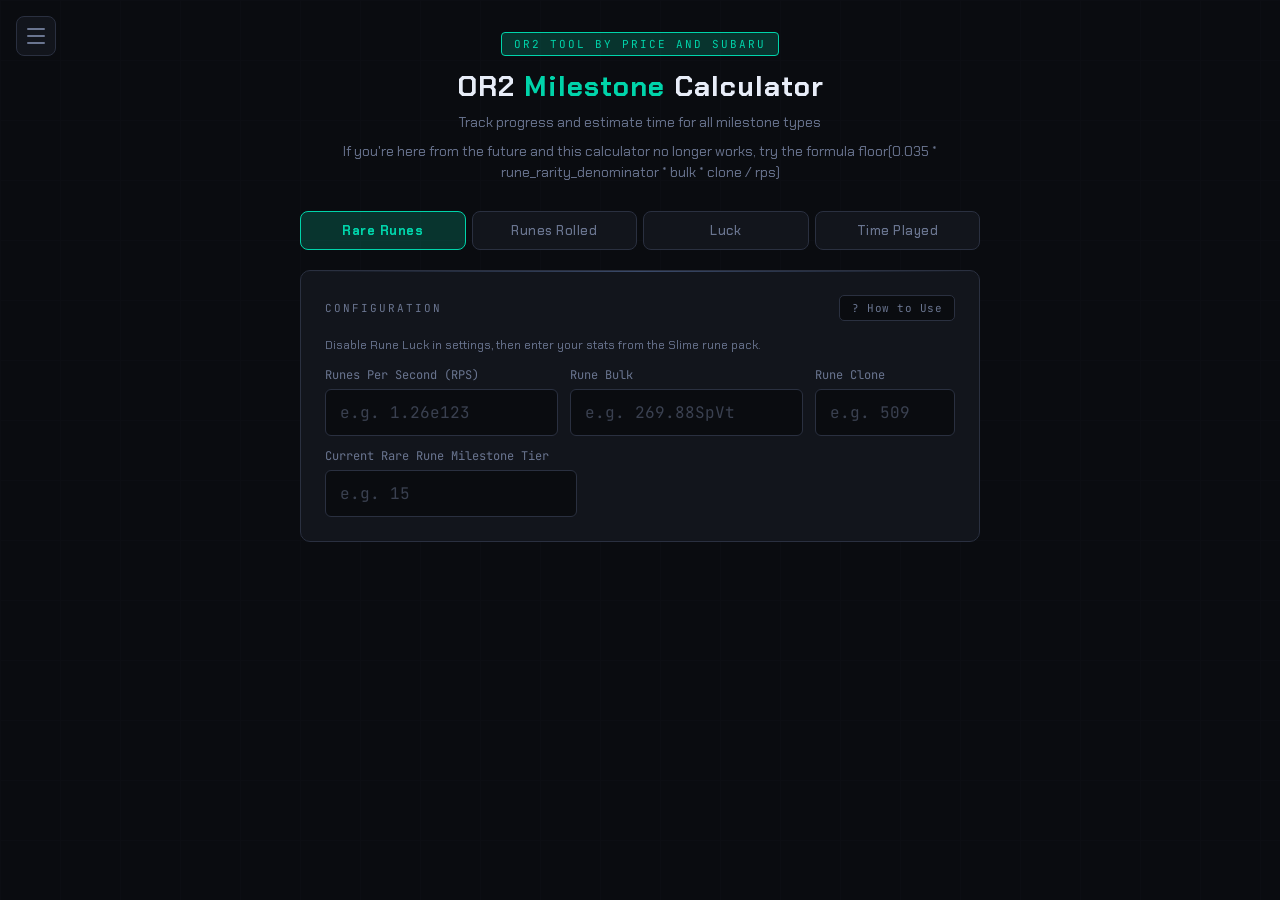
==== commit 6b5122f6: "Add new formula" ====
--- a/MilestoneCalculator/index.html
+++ b/MilestoneCalculator/index.html
@@ -30,6 +30,7 @@
     <div style="margin-bottom:14px;"><div class="tag">OR2 TOOL BY PRICE AND SUBARU</div></div>
     <h1>OR2 <span>Milestone</span> Calculator</h1>
     <p>Track progress and estimate time for all milestone types</p>
+    <p>If you're here from the future and this calculator no longer works, try the formula floor(0.035 * rune_rarity_denominator * bulk * clone / rps)</p>
   </div>
 
   <div class="tab-bar">
--- a/MilestoneCalculator/style.css
+++ b/MilestoneCalculator/style.css
@@ -0,0 +1,386 @@
+:root {
+  --bg: #0a0c10;
+  --surface: #12151c;
+  --surface2: #1a1e28;
+  --border: #2a3040;
+  --border-glow: #3a4a6a;
+  --text: #c8d0e0;
+  --text-dim: #6a7590;
+  --text-bright: #e8edf8;
+  --accent: #00d4aa;
+  --accent-dim: #00d4aa33;
+  --accent-glow: #00d4aa66;
+  --red: #ff4466;
+  --red-dim: #ff446633;
+  --yellow: #ffaa22;
+  --yellow-dim: #ffaa2233;
+  --blue: #4488ff;
+  --blue-dim: #4488ff22;
+}
+
+* { margin: 0; padding: 0; box-sizing: border-box; }
+
+body {
+  background: var(--bg);
+  color: var(--text);
+  font-family: 'Chakra Petch', sans-serif;
+  min-height: 100vh;
+  overflow-x: hidden;
+}
+
+body::before {
+  content: '';
+  position: fixed;
+  inset: 0;
+  background-image:
+    linear-gradient(var(--border) 1px, transparent 1px),
+    linear-gradient(90deg, var(--border) 1px, transparent 1px);
+  background-size: 60px 60px;
+  opacity: 0.08;
+  pointer-events: none;
+  z-index: 0;
+}
+
+/* ==================== Layout ==================== */
+
+.app {
+  position: relative;
+  z-index: 1;
+  max-width: 720px;
+  margin: 0 auto;
+  padding: 32px 20px 60px;
+}
+
+/* ==================== Sidebar ==================== */
+
+.sidebar-overlay {
+  position: fixed; inset: 0; background: rgba(0,0,0,0.5);
+  z-index: 100; display: none;
+}
+.sidebar-overlay.open { display: block; }
+
+.sidebar {
+  position: fixed; top: 0; left: -260px; bottom: 0;
+  width: 250px; background: var(--surface);
+  border-right: 1px solid var(--border);
+  z-index: 101; transition: left 0.25s ease;
+  padding: 72px 16px 24px;
+  display: flex; flex-direction: column; gap: 8px;
+}
+.sidebar.open { left: 0; }
+
+.sidebar-header {
+  font-family: 'JetBrains Mono', monospace; font-size: 10px;
+  letter-spacing: 2px; text-transform: uppercase;
+  color: var(--text-dim); margin-bottom: 12px;
+  padding-bottom: 12px; border-bottom: 1px solid var(--border);
+}
+.sidebar-header a { color: var(--text-dim); text-decoration: none; }
+
+.sidebar-link {
+  display: block; padding: 10px 14px; border-radius: 8px;
+  background: var(--bg); border: 1px solid var(--border);
+  font-family: 'Chakra Petch', sans-serif; font-size: 14px;
+  font-weight: 500; color: var(--text-dim);
+  text-decoration: none; transition: all 0.15s ease;
+}
+.sidebar-link:hover { border-color: var(--accent); color: var(--accent); }
+
+.sidebar-active {
+  display: block; padding: 10px 14px; border-radius: 8px;
+  background: var(--accent-dim);
+  border: 1px solid rgba(0, 212, 170, 0.25);
+  font-family: 'Chakra Petch', sans-serif; font-size: 14px;
+  font-weight: 700; color: var(--accent);
+}
+
+.menu-btn {
+  position: fixed; top: 16px; left: 16px; z-index: 102;
+  width: 40px; height: 40px; border-radius: 8px;
+  background: var(--surface); border: 1px solid var(--border);
+  cursor: pointer; display: flex; flex-direction: column;
+  align-items: center; justify-content: center; gap: 5px;
+  padding: 0; transition: left 0.25s ease;
+}
+.menu-btn.open { left: 200px; }
+.menu-btn .bar {
+  width: 18px; height: 2px; background: var(--text-dim);
+  border-radius: 1px; transition: all 0.2s;
+}
+.menu-btn.open .bar:nth-child(1) { transform: rotate(45deg) translate(5px, 5px); }
+.menu-btn.open .bar:nth-child(2) { opacity: 0; }
+.menu-btn.open .bar:nth-child(3) { transform: rotate(-45deg) translate(5px, -5px); }
+
+/* ==================== Header ==================== */
+
+.header { text-align: center; margin-bottom: 28px; }
+.header .tag {
+  display: inline-block;
+  font-family: 'JetBrains Mono', monospace;
+  font-size: 11px; letter-spacing: 2px; text-transform: uppercase;
+  color: var(--accent); background: var(--accent-dim);
+  border: 1px solid var(--accent); border-radius: 4px; padding: 4px 12px;
+}
+.header h1 { font-size: 28px; font-weight: 700; color: var(--text-bright); letter-spacing: 1px; line-height: 1.2; }
+.header h1 span { color: var(--accent); }
+.header p { margin-top: 8px; font-size: 14px; color: var(--text-dim); line-height: 1.5; }
+
+/* ==================== Panels ==================== */
+
+.panel {
+  background: var(--surface);
+  border: 1px solid var(--border);
+  border-radius: 10px;
+  padding: 24px;
+  margin-bottom: 16px;
+  position: relative;
+  overflow: hidden;
+}
+.panel::before {
+  content: '';
+  position: absolute;
+  top: 0; left: 0; right: 0; height: 1px;
+  background: linear-gradient(90deg, transparent, var(--border-glow), transparent);
+}
+.panel-title {
+  font-family: 'JetBrains Mono', monospace;
+  font-size: 11px; letter-spacing: 2px; text-transform: uppercase;
+  color: var(--text-dim); margin-bottom: 16px;
+}
+
+/* ==================== Tabs ==================== */
+
+.tab-bar {
+  display: flex; gap: 6px; margin-bottom: 20px;
+  flex-wrap: wrap;
+}
+.tab-btn {
+  flex: 1; min-width: 120px;
+  padding: 10px 14px; border-radius: 8px;
+  border: 1px solid var(--border);
+  background: var(--surface);
+  cursor: pointer;
+  font-family: 'Chakra Petch', sans-serif;
+  font-size: 13px; font-weight: 500;
+  color: var(--text-dim);
+  letter-spacing: 0.5px;
+  transition: all 0.15s;
+  text-align: center;
+}
+.tab-btn:hover { border-color: var(--text-dim); color: var(--text); }
+.tab-btn.active {
+  border-color: var(--accent);
+  background: var(--accent-dim);
+  color: var(--accent);
+  font-weight: 700;
+}
+
+/* ==================== Inputs ==================== */
+
+.input-row { display: flex; gap: 12px; align-items: flex-end; flex-wrap: wrap; }
+.input-group { flex: 1; min-width: 140px; }
+.input-group label {
+  display: block; font-size: 12px; color: var(--text-dim);
+  margin-bottom: 6px; font-family: 'JetBrains Mono', monospace;
+}
+.input-group input, .input-group select {
+  width: 100%; background: var(--bg);
+  border: 1px solid var(--border); border-radius: 6px;
+  padding: 12px 14px;
+  font-family: 'JetBrains Mono', monospace; font-size: 16px;
+  color: var(--text-bright); outline: none;
+  transition: border-color 0.2s;
+}
+.input-group input:focus, .input-group select:focus {
+  border-color: var(--accent);
+  box-shadow: 0 0 0 3px var(--accent-dim);
+}
+.input-group input::placeholder { color: var(--text-dim); opacity: 0.5; }
+.input-group select option { background: var(--bg); color: var(--text-bright); }
+
+/* ==================== Buttons ==================== */
+
+.btn {
+  font-family: 'Chakra Petch', sans-serif; font-weight: 600; font-size: 14px;
+  padding: 12px 22px; border-radius: 6px;
+  border: 1px solid; cursor: pointer; transition: all 0.15s; white-space: nowrap;
+}
+.btn:active { transform: scale(0.97); }
+.btn-primary {
+  background: var(--accent); border-color: var(--accent); color: var(--bg);
+}
+.btn-primary:hover { box-shadow: 0 0 16px var(--accent-glow); }
+
+.btn-copy {
+  font-family: 'JetBrains Mono', monospace; font-size: 11px;
+  padding: 5px 10px; border-radius: 5px;
+  border: 1px solid var(--border); background: var(--bg);
+  color: var(--text-dim); cursor: pointer; transition: all 0.15s;
+}
+.btn-copy:hover { border-color: var(--accent); color: var(--accent); }
+.btn-copy.copied { border-color: var(--accent); color: var(--accent); background: var(--accent-dim); }
+
+.btn-undo {
+  font-family: 'JetBrains Mono', monospace; font-size: 11px;
+  padding: 6px 14px; border-radius: 5px;
+  border: 1px solid var(--border); background: var(--bg);
+  color: var(--text-dim); cursor: pointer; transition: all 0.15s;
+}
+.btn-undo:hover { border-color: var(--red); color: var(--red); }
+
+.btn-reset {
+  background: transparent; border-color: var(--border); color: var(--text-dim);
+  font-family: 'Chakra Petch', sans-serif; font-weight: 600; font-size: 11px;
+  padding: 4px 10px; border-radius: 6px; border: 1px solid var(--border); cursor: pointer;
+}
+.btn-reset:hover { border-color: var(--text-dim); color: var(--text); }
+
+.btn-too-low { flex: 1; background: var(--red-dim); border-color: var(--red); color: var(--red); font-size: 15px; padding: 14px; }
+.btn-too-low:hover { background: #ff446644; }
+.btn-perfect { flex: 1; background: var(--accent-dim); border-color: var(--accent); color: var(--accent); font-size: 15px; padding: 14px; }
+.btn-perfect:hover { background: #00d4aa44; }
+.btn-too-high { flex: 1; background: var(--yellow-dim); border-color: var(--yellow); color: var(--yellow); font-size: 15px; padding: 14px; }
+.btn-too-high:hover { background: #ffaa2244; }
+
+/* ==================== Tier Table ==================== */
+
+.tier-table { display: flex; flex-direction: column; gap: 2px; }
+.tier-row {
+  display: flex; align-items: center; gap: 8px;
+  padding: 9px 12px; background: var(--bg);
+  border-radius: 6px;
+  font-family: 'JetBrains Mono', monospace; font-size: 13px;
+}
+.tier-row.header-row {
+  background: transparent; padding: 4px 12px;
+  font-size: 10px; color: var(--text-dim);
+  letter-spacing: 1px; text-transform: uppercase;
+}
+.tier-row.current {
+  background: var(--accent-dim); border: 1px solid var(--accent);
+}
+.tier-row.completed {
+  opacity: 0.4;
+}
+.tier-col { min-width: 50px; }
+.tier-col.tier-num { color: var(--text-dim); font-size: 12px; }
+.tier-col.tier-num strong { color: var(--text-bright); }
+.tier-row.current .tier-num { color: var(--accent); }
+.tier-row.current .tier-num strong { color: var(--accent); }
+.tier-col.tier-req { flex: 1; color: var(--accent); font-weight: 500; }
+.tier-col.tier-boost { min-width: 80px; text-align: right; color: var(--text-dim); font-size: 11px; }
+.tier-col.tier-time { min-width: 80px; text-align: right; color: var(--text-bright); font-size: 12px; font-weight: 600; }
+.tier-col.tier-time.done { color: var(--accent); }
+.tier-col.tier-rps { min-width: 80px; text-align: right; color: var(--blue); font-size: 11px; }
+
+/* ==================== Summary Banner ==================== */
+
+.summary-banner {
+  text-align: center; padding: 20px;
+  background: linear-gradient(135deg, #00d4aa11, #00d4aa22);
+  border: 1px solid var(--accent); border-radius: 10px;
+  margin-bottom: 16px;
+}
+.summary-banner .label {
+  font-size: 10px; font-family: 'JetBrains Mono', monospace;
+  color: var(--text-dim); letter-spacing: 1px; text-transform: uppercase;
+  margin-bottom: 4px;
+}
+.summary-banner .value {
+  font-family: 'JetBrains Mono', monospace;
+  font-size: 28px; font-weight: 700; color: var(--text-bright);
+}
+.summary-banner .sub {
+  font-family: 'JetBrains Mono', monospace;
+  font-size: 12px; color: var(--text-dim); margin-top: 4px;
+}
+
+/* ==================== Misc ==================== */
+
+.hidden { display: none !important; }
+
+.search-state {
+  display: flex; align-items: center; gap: 16px;
+  padding: 16px 20px; background: var(--surface2);
+  border-radius: 8px; margin-bottom: 20px;
+}
+.current-test { flex: 1; }
+.current-test .label {
+  font-size: 11px; font-family: 'JetBrains Mono', monospace;
+  color: var(--text-dim); letter-spacing: 1px; text-transform: uppercase;
+}
+.current-test .value {
+  font-family: 'JetBrains Mono', monospace;
+  font-size: 26px; font-weight: 700; color: var(--accent); margin-top: 2px;
+}
+.current-test .raw {
+  font-family: 'JetBrains Mono', monospace;
+  font-size: 11px; color: var(--text-dim); margin-top: 2px;
+}
+.step-badge {
+  font-family: 'JetBrains Mono', monospace; font-size: 12px;
+  color: var(--text-dim); background: var(--bg);
+  border: 1px solid var(--border); border-radius: 6px;
+  padding: 6px 12px; text-align: center; line-height: 1.4;
+}
+.step-badge strong { display: block; font-size: 20px; color: var(--text-bright); }
+
+.range-bar { margin-bottom: 20px; }
+.range-labels {
+  display: flex; justify-content: space-between;
+  font-family: 'JetBrains Mono', monospace; font-size: 11px;
+  color: var(--text-dim); margin-bottom: 6px;
+}
+.range-track {
+  position: relative; height: 8px;
+  background: var(--bg); border-radius: 4px; overflow: hidden;
+}
+.range-fill {
+  position: absolute; height: 100%;
+  background: linear-gradient(90deg, var(--red), var(--yellow), var(--accent));
+  border-radius: 4px; transition: left 0.3s, width 0.3s;
+}
+.range-marker {
+  position: absolute; top: -4px; width: 3px; height: 16px;
+  background: var(--text-bright); border-radius: 2px;
+  transform: translateX(-50%); transition: left 0.3s;
+  box-shadow: 0 0 8px rgba(255,255,255,0.3);
+}
+
+.decision-row { display: flex; gap: 12px; }
+
+.suffix-ref {
+  margin-top: 8px; display: flex; flex-wrap: wrap; gap: 6px;
+}
+.suffix-chip {
+  font-family: 'JetBrains Mono', monospace; font-size: 10px;
+  background: var(--bg); border: 1px solid var(--border);
+  border-radius: 4px; padding: 3px 8px; color: var(--text-dim);
+}
+.suffix-chip strong { color: var(--text); }
+
+.log { max-height: 300px; overflow-y: auto; scrollbar-width: thin; scrollbar-color: var(--border) transparent; }
+.log-entry {
+  display: flex; align-items: center; gap: 12px;
+  padding: 10px 0; border-bottom: 1px solid var(--border);
+  font-family: 'JetBrains Mono', monospace; font-size: 13px;
+  animation: fadeIn 0.2s ease;
+}
+.log-entry:last-child { border-bottom: none; }
+@keyframes fadeIn { from { opacity: 0; transform: translateY(-4px); } to { opacity: 1; transform: translateY(0); } }
+.log-step { color: var(--text-dim); min-width: 24px; text-align: center; }
+.log-value { flex: 1; color: var(--text-bright); }
+.log-result { font-size: 11px; letter-spacing: 1px; text-transform: uppercase; padding: 3px 8px; border-radius: 4px; font-weight: 600; }
+.log-result.low { color: var(--red); background: var(--red-dim); }
+.log-result.high { color: var(--yellow); background: var(--yellow-dim); }
+.log-result.found { color: var(--accent); background: var(--accent-dim); }
+.empty-log { text-align: center; color: var(--text-dim); font-size: 13px; padding: 20px; opacity: 0.5; }
+
+/* ==================== Responsive ==================== */
+
+@media (max-width: 500px) {
+  .decision-row { flex-direction: column; }
+  .input-row { flex-direction: column; }
+  .tab-bar { gap: 4px; }
+  .tab-btn { min-width: 0; padding: 8px 10px; font-size: 12px; }
+}
